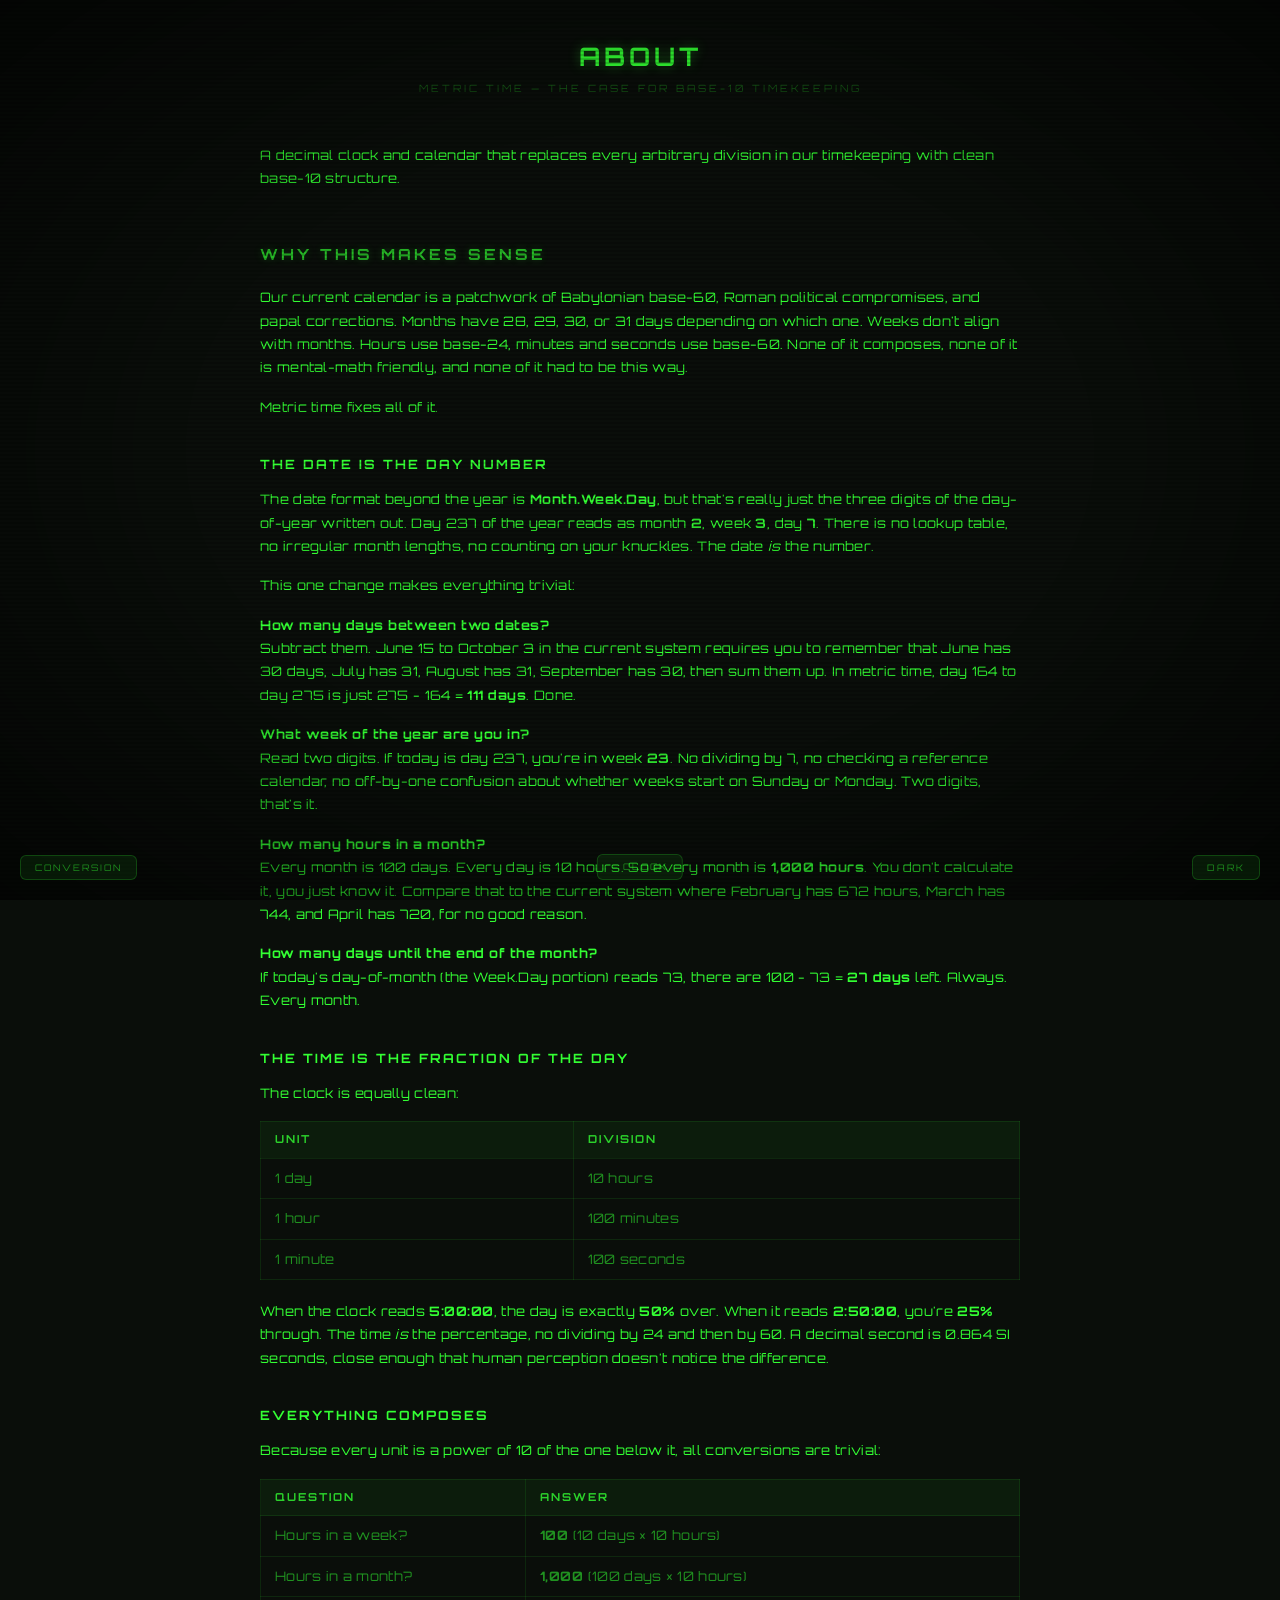
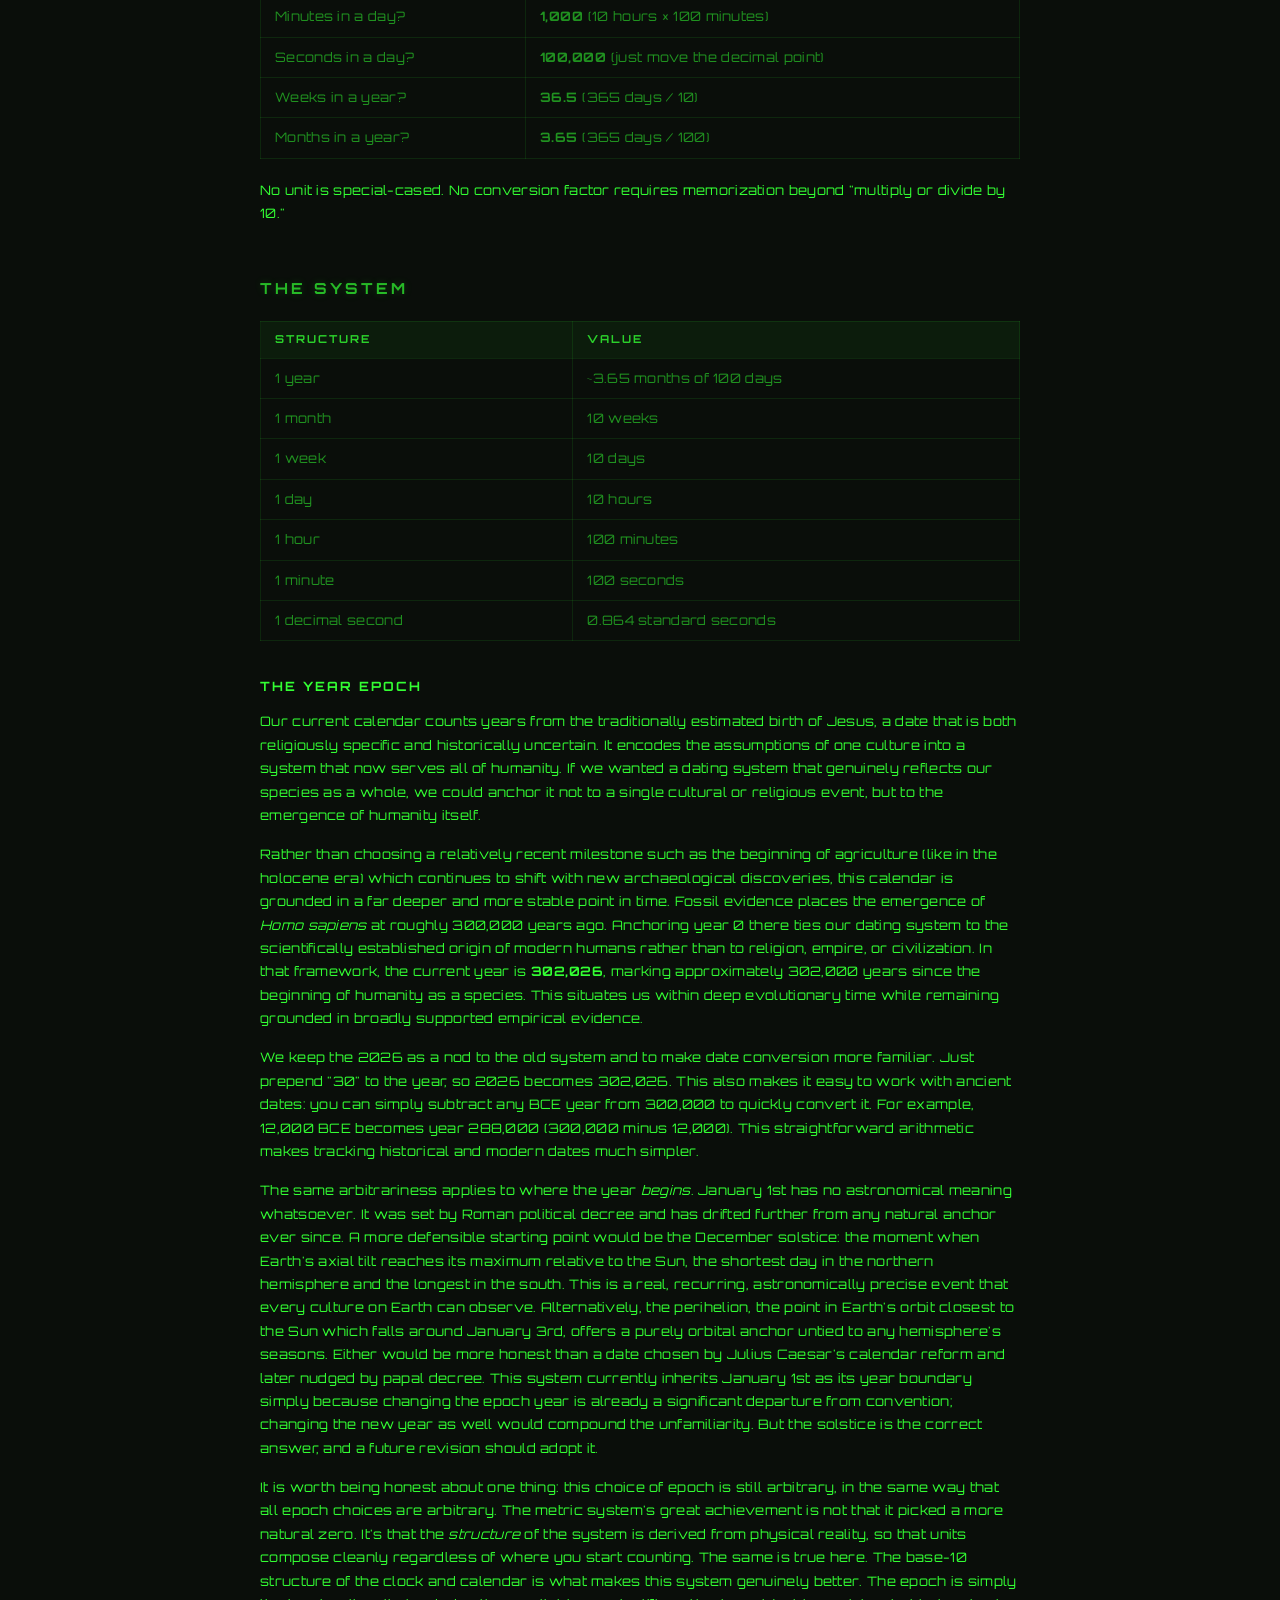
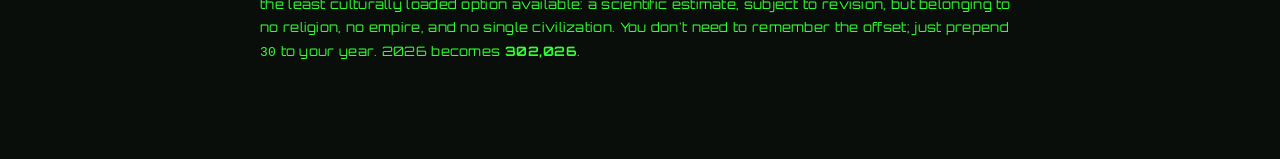
==== about.html @ dd6553c9 "Add "About" link to navigation in HTML files and style it across themes - Introduced an "About" link" ====
<!DOCTYPE html>
<html lang="en">
<head>
  <meta charset="UTF-8">
  <meta name="viewport" content="width=device-width, initial-scale=1">
  <title>Metric Time — About</title>
  <link rel="preconnect" href="https://fonts.googleapis.com">
  <link href="https://fonts.googleapis.com/css2?family=Orbitron:wght@400;700;900&display=swap" rel="stylesheet">
  <link id="theme" rel="stylesheet" href="style-crt.css">
  <script>
    (function () {
      var themes = ['style-crt.css', 'style-dark.css', 'style-minimal.css', 'style-7seg.css'];
      var saved = localStorage.getItem('mt-theme');
      if (saved && themes.indexOf(saved) !== -1) {
        document.getElementById('theme').href = saved;
      }
    })();
  </script>
  <style>
    body {
      display: block !important;
      height: auto !important;
      min-height: 100vh !important;
      overflow: auto !important;
      overflow-x: hidden;
      padding: 40px 20px 80px;
    }

    h1 {
      font-family: 'Orbitron', monospace;
      text-align: center;
      font-size: clamp(1.1rem, 3vw, 1.6rem);
      letter-spacing: 4px;
      text-transform: uppercase;
      margin-bottom: 10px;
    }

    .subtitle {
      text-align: center;
      font-size: 10px;
      letter-spacing: 3px;
      text-transform: uppercase;
      margin-bottom: 50px;
    }

    .about-content {
      max-width: 760px;
      margin: 0 auto;
      line-height: 1.8;
      font-size: clamp(11px, 1.5vw, 13px);
      letter-spacing: 0.3px;
    }

    .about-content h2 {
      font-family: 'Orbitron', monospace;
      font-size: clamp(0.7rem, 1.8vw, 0.95rem);
      letter-spacing: 3px;
      text-transform: uppercase;
      margin: 50px 0 18px;
      text-align: left;
    }

    .about-content h3 {
      font-family: 'Orbitron', monospace;
      font-size: clamp(0.6rem, 1.4vw, 0.8rem);
      letter-spacing: 2px;
      text-transform: uppercase;
      margin: 34px 0 12px;
    }

    .about-content p {
      margin: 0 0 16px;
    }

    .about-content table {
      border-collapse: collapse;
      margin: 0 0 20px;
      font-size: clamp(10px, 1.4vw, 13px);
      width: 100%;
    }

    .about-content th,
    .about-content td {
      padding: 8px 14px;
      text-align: left;
      white-space: nowrap;
    }

    .about-content thead th {
      font-size: clamp(9px, 1.2vw, 11px);
      text-transform: uppercase;
      letter-spacing: 2px;
    }

    .about-content strong {
      letter-spacing: 0.5px;
    }

    @media (max-width: 600px) {
      body { padding: 24px 10px 80px; }
    }
  </style>
</head>
<body class="conv-page">

  <h1>About</h1>
  <div class="subtitle">Metric Time — the case for base-10 timekeeping</div>

  <div class="about-content">

    <p>A decimal clock and calendar that replaces every arbitrary division in our timekeeping with clean base-10 structure.</p>

    <h2>Why This Makes Sense</h2>

    <p>Our current calendar is a patchwork of Babylonian base-60, Roman political compromises, and papal corrections. Months have 28, 29, 30, or 31 days depending on which one. Weeks don't align with months. Hours use base-24, minutes and seconds use base-60. None of it composes, none of it is mental-math friendly, and none of it had to be this way.</p>

    <p>Metric time fixes all of it.</p>

    <h3>The date is the day number</h3>

    <p>The date format beyond the year is <strong>Month.Week.Day</strong>, but that's really just the three digits of the day-of-year written out. Day 237 of the year reads as month <strong>2</strong>, week <strong>3</strong>, day <strong>7</strong>. There is no lookup table, no irregular month lengths, no counting on your knuckles. The date <em>is</em> the number.</p>

    <p>This one change makes everything trivial:</p>

    <p><strong>How many days between two dates?</strong><br>
    Subtract them. June 15 to October 3 in the current system requires you to remember that June has 30 days, July has 31, August has 31, September has 30, then sum them up. In metric time, day 164 to day 275 is just 275 − 164 = <strong>111 days</strong>. Done.</p>

    <p><strong>What week of the year are you in?</strong><br>
    Read two digits. If today is day 237, you're in week <strong>23</strong>. No dividing by 7, no checking a reference calendar, no off-by-one confusion about whether weeks start on Sunday or Monday. Two digits, that's it.</p>

    <p><strong>How many hours in a month?</strong><br>
    Every month is 100 days. Every day is 10 hours. So every month is <strong>1,000 hours</strong>. You don't calculate it, you just know it. Compare that to the current system where February has 672 hours, March has 744, and April has 720, for no good reason.</p>

    <p><strong>How many days until the end of the month?</strong><br>
    If today's day-of-month (the Week.Day portion) reads 73, there are 100 − 73 = <strong>27 days</strong> left. Always. Every month.</p>

    <h3>The time is the fraction of the day</h3>

    <p>The clock is equally clean:</p>

    <table>
      <thead><tr><th>Unit</th><th>Division</th></tr></thead>
      <tbody>
        <tr><td>1 day</td><td>10 hours</td></tr>
        <tr><td>1 hour</td><td>100 minutes</td></tr>
        <tr><td>1 minute</td><td>100 seconds</td></tr>
      </tbody>
    </table>

    <p>When the clock reads <strong>5:00:00</strong>, the day is exactly <strong>50%</strong> over. When it reads <strong>2:50:00</strong>, you're <strong>25%</strong> through. The time <em>is</em> the percentage, no dividing by 24 and then by 60. A decimal second is 0.864 SI seconds, close enough that human perception doesn't notice the difference.</p>

    <h3>Everything composes</h3>

    <p>Because every unit is a power of 10 of the one below it, all conversions are trivial:</p>

    <table>
      <thead><tr><th>Question</th><th>Answer</th></tr></thead>
      <tbody>
        <tr><td>Hours in a week?</td><td><strong>100</strong> (10 days × 10 hours)</td></tr>
        <tr><td>Hours in a month?</td><td><strong>1,000</strong> (100 days × 10 hours)</td></tr>
        <tr><td>Minutes in a day?</td><td><strong>1,000</strong> (10 hours × 100 minutes)</td></tr>
        <tr><td>Seconds in a day?</td><td><strong>100,000</strong> (just move the decimal point)</td></tr>
        <tr><td>Weeks in a year?</td><td><strong>36.5</strong> (365 days / 10)</td></tr>
        <tr><td>Months in a year?</td><td><strong>3.65</strong> (365 days / 100)</td></tr>
      </tbody>
    </table>

    <p>No unit is special-cased. No conversion factor requires memorization beyond "multiply or divide by 10."</p>

    <h2>The System</h2>

    <table>
      <thead><tr><th>Structure</th><th>Value</th></tr></thead>
      <tbody>
        <tr><td>1 year</td><td>~3.65 months of 100 days</td></tr>
        <tr><td>1 month</td><td>10 weeks</td></tr>
        <tr><td>1 week</td><td>10 days</td></tr>
        <tr><td>1 day</td><td>10 hours</td></tr>
        <tr><td>1 hour</td><td>100 minutes</td></tr>
        <tr><td>1 minute</td><td>100 seconds</td></tr>
        <tr><td>1 decimal second</td><td>0.864 standard seconds</td></tr>
      </tbody>
    </table>

    <h3>The year epoch</h3>

    <p>Our current calendar counts years from the traditionally estimated birth of Jesus, a date that is both religiously specific and historically uncertain. It encodes the assumptions of one culture into a system that now serves all of humanity. If we wanted a dating system that genuinely reflects our species as a whole, we could anchor it not to a single cultural or religious event, but to the emergence of humanity itself.</p>

    <p>Rather than choosing a relatively recent milestone such as the beginning of agriculture (like in the holocene era) which continues to shift with new archaeological discoveries, this calendar is grounded in a far deeper and more stable point in time. Fossil evidence places the emergence of <em>Homo sapiens</em> at roughly 300,000 years ago. Anchoring year 0 there ties our dating system to the scientifically established origin of modern humans rather than to religion, empire, or civilization. In that framework, the current year is <strong>302,026</strong>, marking approximately 302,000 years since the beginning of humanity as a species. This situates us within deep evolutionary time while remaining grounded in broadly supported empirical evidence.</p>

    <p>We keep the 2026 as a nod to the old system and to make date conversion more familiar. Just prepend "30" to the year, so 2026 becomes 302,026. This also makes it easy to work with ancient dates: you can simply subtract any BCE year from 300,000 to quickly convert it. For example, 12,000 BCE becomes year 288,000 (300,000 minus 12,000). This straightforward arithmetic makes tracking historical and modern dates much simpler.</p>

    <p>The same arbitrariness applies to where the year <em>begins</em>. January 1st has no astronomical meaning whatsoever. It was set by Roman political decree and has drifted further from any natural anchor ever since. A more defensible starting point would be the December solstice: the moment when Earth's axial tilt reaches its maximum relative to the Sun, the shortest day in the northern hemisphere and the longest in the south. This is a real, recurring, astronomically precise event that every culture on Earth can observe. Alternatively, the perihelion, the point in Earth's orbit closest to the Sun which falls around January 3rd, offers a purely orbital anchor untied to any hemisphere's seasons. Either would be more honest than a date chosen by Julius Caesar's calendar reform and later nudged by papal decree. This system currently inherits January 1st as its year boundary simply because changing the epoch year is already a significant departure from convention; changing the new year as well would compound the unfamiliarity. But the solstice is the correct answer, and a future revision should adopt it.</p>

    <p>It is worth being honest about one thing: this choice of epoch is still arbitrary, in the same way that all epoch choices are arbitrary. The metric system's great achievement is not that it picked a more natural zero. It's that the <em>structure</em> of the system is derived from physical reality, so that units compose cleanly regardless of where you start counting. The same is true here. The base-10 structure of the clock and calendar is what makes this system genuinely better. The epoch is simply the least culturally loaded option available: a scientific estimate, subject to revision, but belonging to no religion, no empire, and no single civilization. You don't need to remember the offset; just prepend <code>30</code> to your year. 2026 becomes <strong>302,026</strong>.</p>

  </div>

  <a id="conv-link" href="conversion.html">Conversion</a>
  <a id="about-link" href="index.html">← Clock</a>
  <button id="style-btn">Style</button>

  <script>
    const themes = ['style-crt.css', 'style-dark.css', 'style-minimal.css', 'style-7seg.css'];
    const labels = ['CRT', 'Dark', 'Minimal', '7-SEG'];
    let themeIndex = Math.max(0, themes.indexOf(document.getElementById('theme').getAttribute('href')));

    const btn = document.getElementById('style-btn');
    btn.textContent = labels[(themeIndex + 1) % themes.length];
    btn.addEventListener('click', () => {
      themeIndex = (themeIndex + 1) % themes.length;
      document.getElementById('theme').href = themes[themeIndex];
      localStorage.setItem('mt-theme', themes[themeIndex]);
      btn.textContent = labels[(themeIndex + 1) % themes.length];
    });
  </script>

</body>
</html>
---- style-crt.css ----
* { margin: 0; padding: 0; box-sizing: border-box; }

body {
  height: 100vh;
  display: flex;
  flex-direction: column;
  align-items: center;
  justify-content: center;
  background: #0a0e0a;
  font-family: 'Orbitron', monospace;
  overflow: hidden;
}

body::after, body::before {
  content: '';
  position: fixed;
  inset: 0;
  pointer-events: none;
}
body::after {
  background: repeating-linear-gradient(
    transparent 0px, transparent 2px,
    rgba(0,0,0,0.15) 2px, rgba(0,0,0,0.15) 4px
  );
  z-index: 100;
}
body::before {
  background: radial-gradient(ellipse at center, transparent 50%, rgba(0,0,0,0.6) 100%);
  z-index: 99;
}

.panel {
  background: #0d120d;
  border: 2px solid #1a2a1a;
  border-radius: 16px;
  padding: 40px 50px 30px;
  box-shadow:
    inset 0 1px 0 rgba(51,255,51,0.05),
    0 0 60px rgba(51,255,51,0.05),
    0 20px 60px rgba(0,0,0,0.5);
  position: relative;
}

.panel-label {
  position: absolute;
  top: 12px;
  left: 50%;
  transform: translateX(-50%);
  font-size: 9px;
  letter-spacing: 4px;
  text-transform: uppercase;
  color: rgba(51,255,51,0.3);
}

.date-row, .clock-row {
  display: flex;
  align-items: flex-end;
  justify-content: center;
}

.date-row {
  margin-bottom: 24px;
  padding-bottom: 20px;
  border-bottom: 1px solid rgba(51,255,51,0.1);
}

.date-row .digit-cell {
  font-size: clamp(1.2rem, 4vw, 2.2rem);
  font-weight: 700;
}

.date-row .digit-cell .val-char {
  color: rgba(51,255,51,0.7);
  text-shadow: 0 0 6px rgba(51,255,51,0.5), 0 0 15px rgba(51,255,51,0.2);
}

.date-dot {
  font-weight: 700;
  font-size: clamp(1.2rem, 4vw, 2.2rem);
  color: rgba(51,255,51,0.7);
  text-shadow: 0 0 6px rgba(51,255,51,0.5);
  margin: 0 clamp(6px, 1.5vw, 12px) 28px;
}

.date-row .segment-group + .segment-group {
  margin-left: clamp(16px, 4vw, 36px);
}

.date-row .seg-label {
  color: rgba(51,255,51,0.25);
}

.segment-group {
  display: flex;
  flex-direction: column;
  align-items: center;
}

.digit-wrap {
  display: flex;
  align-items: center;
}

.digit-cell {
  position: relative;
  display: inline-flex;
  align-items: center;
  justify-content: center;
  font-weight: 900;
  font-size: clamp(2.5rem, 10vw, 6.5rem);
  font-variant-numeric: tabular-nums;
}

.digit-cell .ghost-char {
  color: rgba(51,255,51,0.06);
  user-select: none;
  visibility: visible;
}

.digit-cell .val-char {
  position: absolute;
  inset: 0;
  display: flex;
  align-items: center;
  justify-content: center;
  color: #33ff33;
  text-shadow:
    0 0 8px #33ff33,
    0 0 20px rgba(51,255,51,0.4),
    0 0 40px rgba(51,255,51,0.15);
}

.colon {
  font-weight: 900;
  font-size: clamp(2rem, 8vw, 5rem);
  color: #33ff33;
  text-shadow: 0 0 8px #33ff33, 0 0 20px rgba(51,255,51,0.4);
  padding: 0 4px;
  margin-bottom: 28px;
  opacity: 0.9;
}

.seg-label {
  margin-top: 8px;
  font-size: clamp(7px, 1.2vw, 10px);
  letter-spacing: 3px;
  text-transform: uppercase;
  color: rgba(51,255,51,0.35);
  text-align: center;
}

.explain {
  margin-top: 30px;
  padding-top: 20px;
  border-top: 1px solid rgba(51,255,51,0.1);
  text-align: center;
}

.explain .desc {
  font-size: clamp(7px, 1.1vw, 9px);
  color: rgba(51,255,51,0.2);
  letter-spacing: 2px;
  line-height: 1.8;
}

#style-btn {
  position: fixed;
  bottom: 20px;
  right: 20px;
  z-index: 200;
  background: rgba(51,255,51,0.08);
  color: rgba(51,255,51,0.5);
  border: 1px solid rgba(51,255,51,0.2);
  border-radius: 6px;
  padding: 6px 14px;
  font-family: 'Orbitron', monospace;
  font-size: 9px;
  letter-spacing: 2px;
  text-transform: uppercase;
  cursor: pointer;
  transition: background 0.2s, color 0.2s;
}
#style-btn:hover {
  background: rgba(51,255,51,0.15);
  color: rgba(51,255,51,0.9);
}

#conv-link {
  position: fixed;
  bottom: 20px;
  left: 20px;
  z-index: 200;
  background: rgba(51,255,51,0.08);
  color: rgba(51,255,51,0.5);
  border: 1px solid rgba(51,255,51,0.2);
  border-radius: 6px;
  padding: 6px 14px;
  font-family: 'Orbitron', monospace;
  font-size: 9px;
  letter-spacing: 2px;
  text-transform: uppercase;
  text-decoration: none;
  cursor: pointer;
  transition: background 0.2s, color 0.2s;
}
#conv-link:hover {
  background: rgba(51,255,51,0.15);
  color: rgba(51,255,51,0.9);
}

#about-link {
  position: fixed;
  bottom: 20px;
  left: 50%;
  transform: translateX(-50%);
  z-index: 200;
  background: rgba(51,255,51,0.08);
  color: rgba(51,255,51,0.5);
  border: 1px solid rgba(51,255,51,0.2);
  border-radius: 6px;
  padding: 6px 14px;
  font-family: 'Orbitron', monospace;
  font-size: 9px;
  letter-spacing: 2px;
  text-transform: uppercase;
  text-decoration: none;
  cursor: pointer;
  transition: background 0.2s, color 0.2s;
}
#about-link:hover {
  background: rgba(51,255,51,0.15);
  color: rgba(51,255,51,0.9);
}

@media (max-width: 500px) {
  .panel { padding: 30px 20px 20px; }
  .colon { padding: 0 2px; }
}

/* ── Conversion page overrides ── */
body.conv-page {
  display: block;
  height: auto;
  min-height: 100vh;
  overflow: auto;
  color: #33ff33;
}

body.conv-page h1 {
  color: #33ff33;
  text-shadow: 0 0 12px rgba(51,255,51,0.4);
}

body.conv-page h2 {
  color: rgba(51,255,51,0.7);
  text-shadow: 0 0 8px rgba(51,255,51,0.2);
}

body.conv-page .subtitle,
body.conv-page .section-desc {
  color: rgba(51,255,51,0.3);
}

body.conv-page th, body.conv-page td {
  border: 1px solid rgba(51,255,51,0.1);
}

body.conv-page th {
  background: rgba(51,255,51,0.06);
  color: rgba(51,255,51,0.8);
  font-weight: 700;
  letter-spacing: 1px;
}

body.conv-page .corner {
  background: transparent;
  border-color: rgba(51,255,51,0.05);
}

body.conv-page .row-header {
  color: rgba(51,255,51,0.8);
  background: rgba(51,255,51,0.04);
}

body.conv-page td {
  color: rgba(51,255,51,0.55);
}

body.conv-page td.highlight {
  color: #33ff33;
  text-shadow: 0 0 6px rgba(51,255,51,0.4);
  font-weight: 700;
}

body.conv-page tbody tr:hover td {
  background: rgba(51,255,51,0.03);
}

body.conv-page .time-table td:nth-child(2),
body.conv-page .time-table th:nth-child(2) {
  border-left-color: rgba(51,255,51,0.2);
}

body.conv-page .fact-card {
  border: 1px solid rgba(51,255,51,0.12);
  background: rgba(51,255,51,0.02);
}

body.conv-page .fact-q {
  color: rgba(51,255,51,0.35);
}

body.conv-page .fact-a {
  color: #33ff33;
  text-shadow: 0 0 8px rgba(51,255,51,0.3);
}

body.conv-page .fact-a .old {
  color: rgba(51,255,51,0.25);
  font-size: 0.7em;
}

body.conv-page .round-table td.feels {
  text-align: left;
  color: rgba(51,255,51,0.45);
  font-style: italic;
  letter-spacing: 0.5px;
}

body.conv-page .round-table .accent-row td {
  background: rgba(51,255,51,0.04);
}

body.conv-page .round-table .accent-row td.highlight {
  color: #88ff88;
  text-shadow: 0 0 10px rgba(51,255,51,0.4);
}

body.conv-page .persuasion-note {
  color: rgba(51,255,51,0.35);
}

body.conv-page .persuasion-note strong {
  color: rgba(51,255,51,0.7);
  letter-spacing: 1px;
}
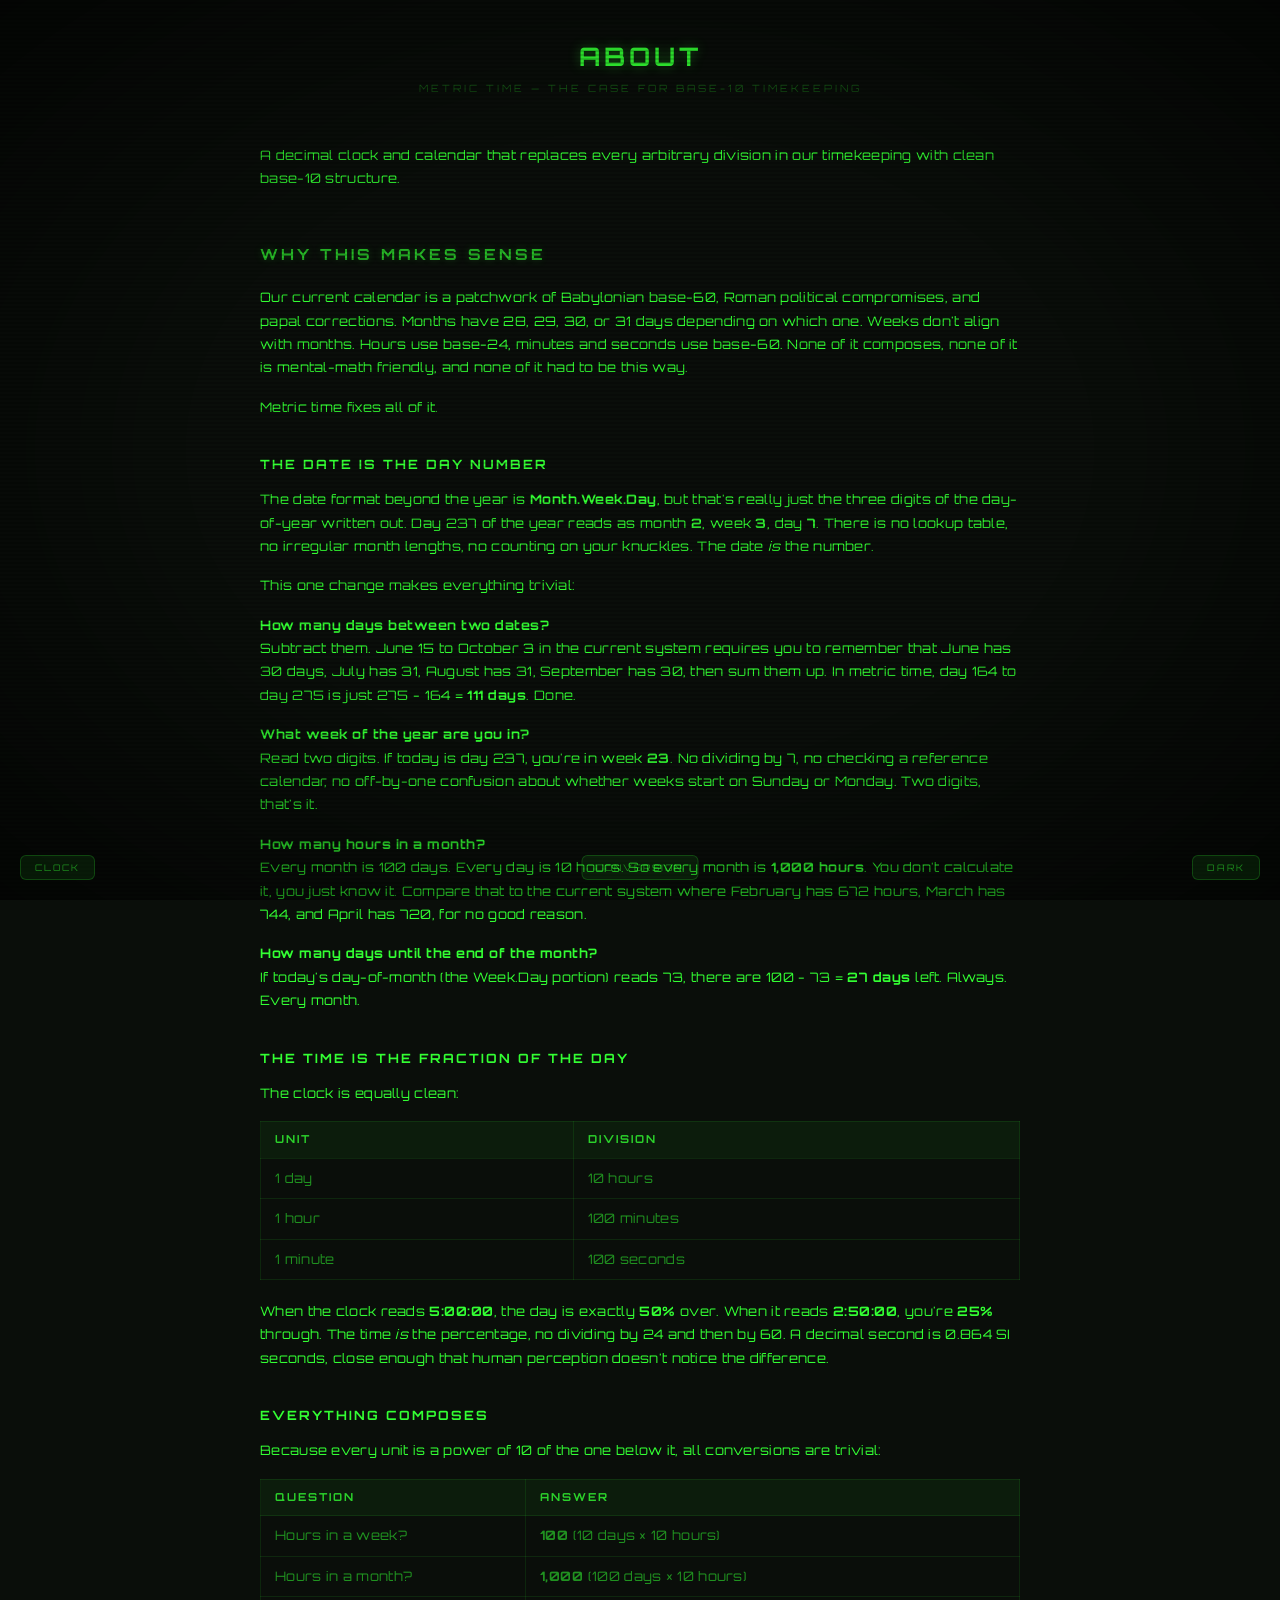
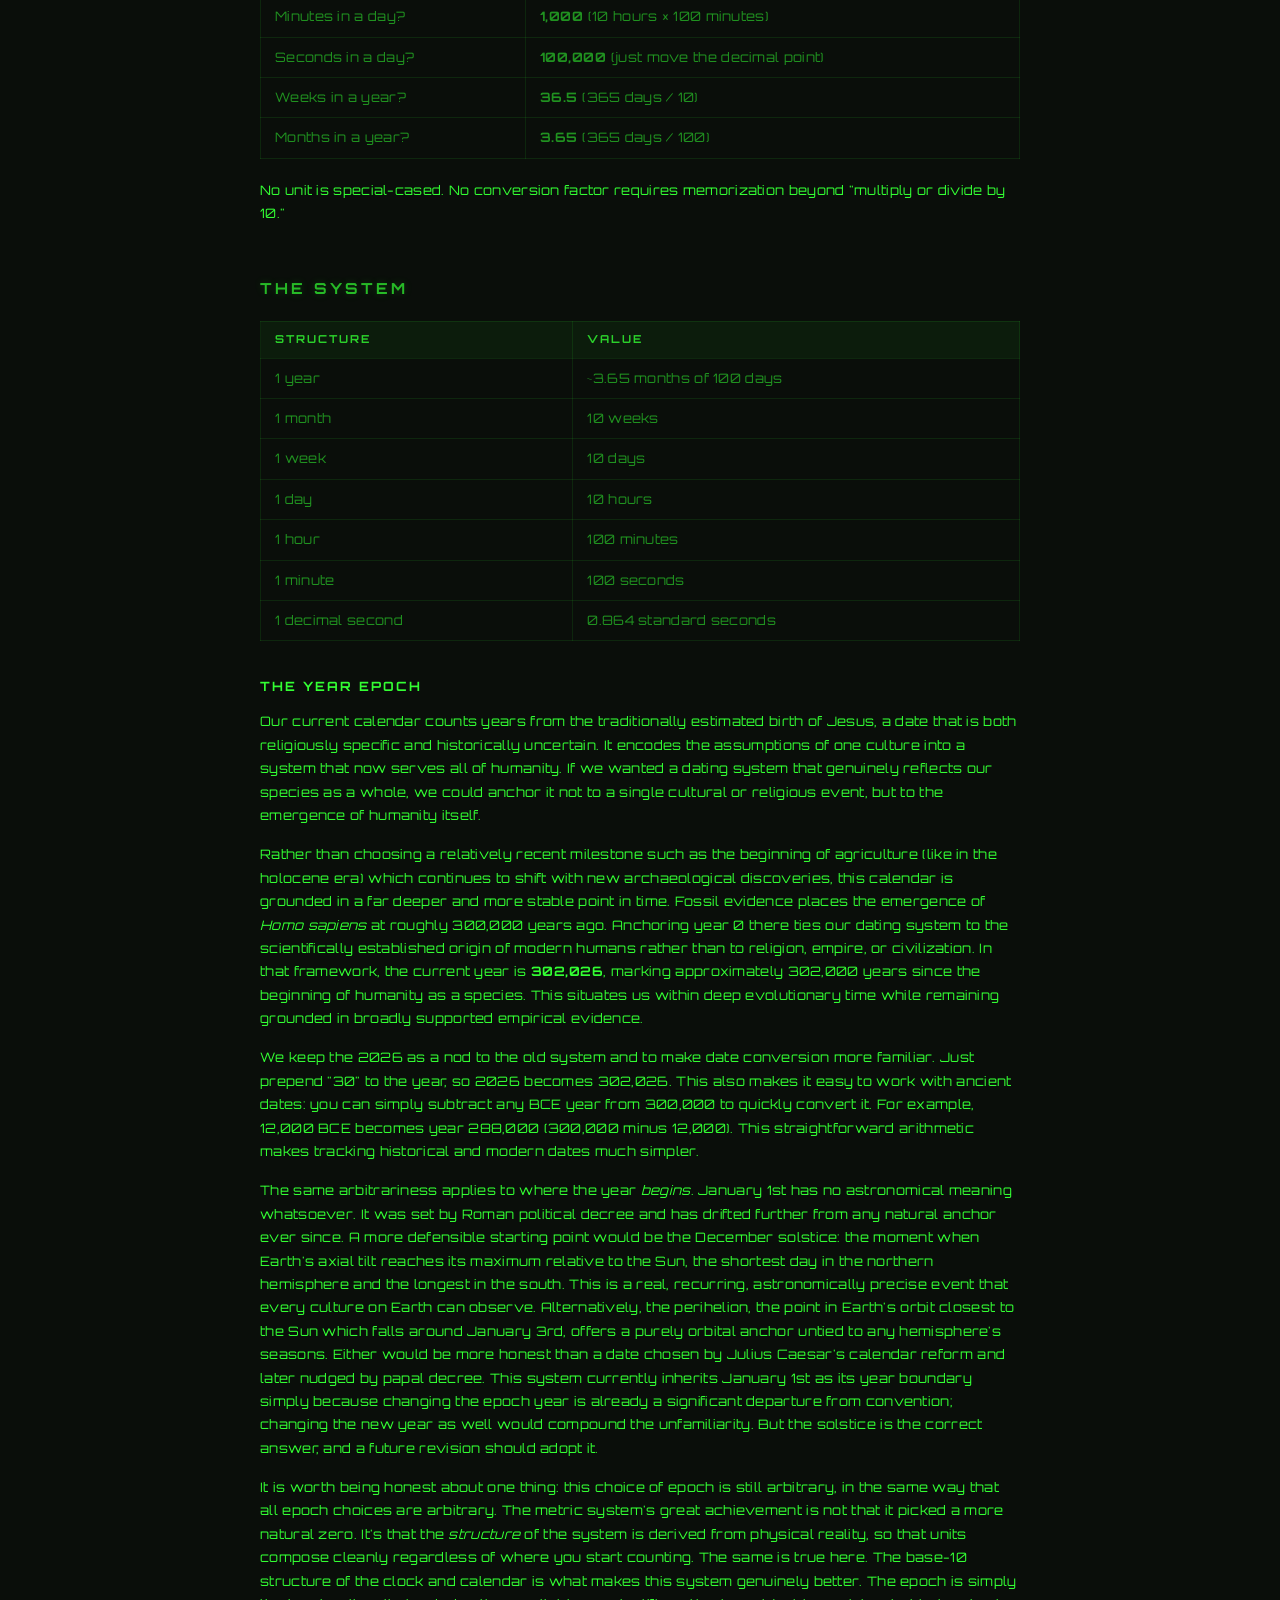
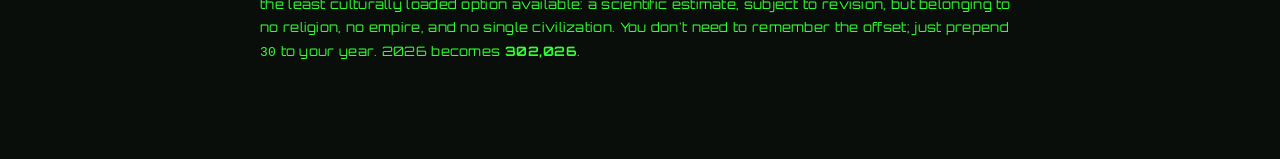
==== commit 18626f98: "Update navigation links in HTML files for consistency - Swapped the positions of the "About" and "Co" ====
--- a/about.html
+++ b/about.html
@@ -196,8 +196,8 @@
 
   </div>
 
-  <a id="conv-link" href="conversion.html">Conversion</a>
-  <a id="about-link" href="index.html">← Clock</a>
+  <a id="conv-link" href="index.html">Clock</a>
+  <a id="about-link" href="conversion.html">Conversion</a>
   <button id="style-btn">Style</button>
 
   <script>
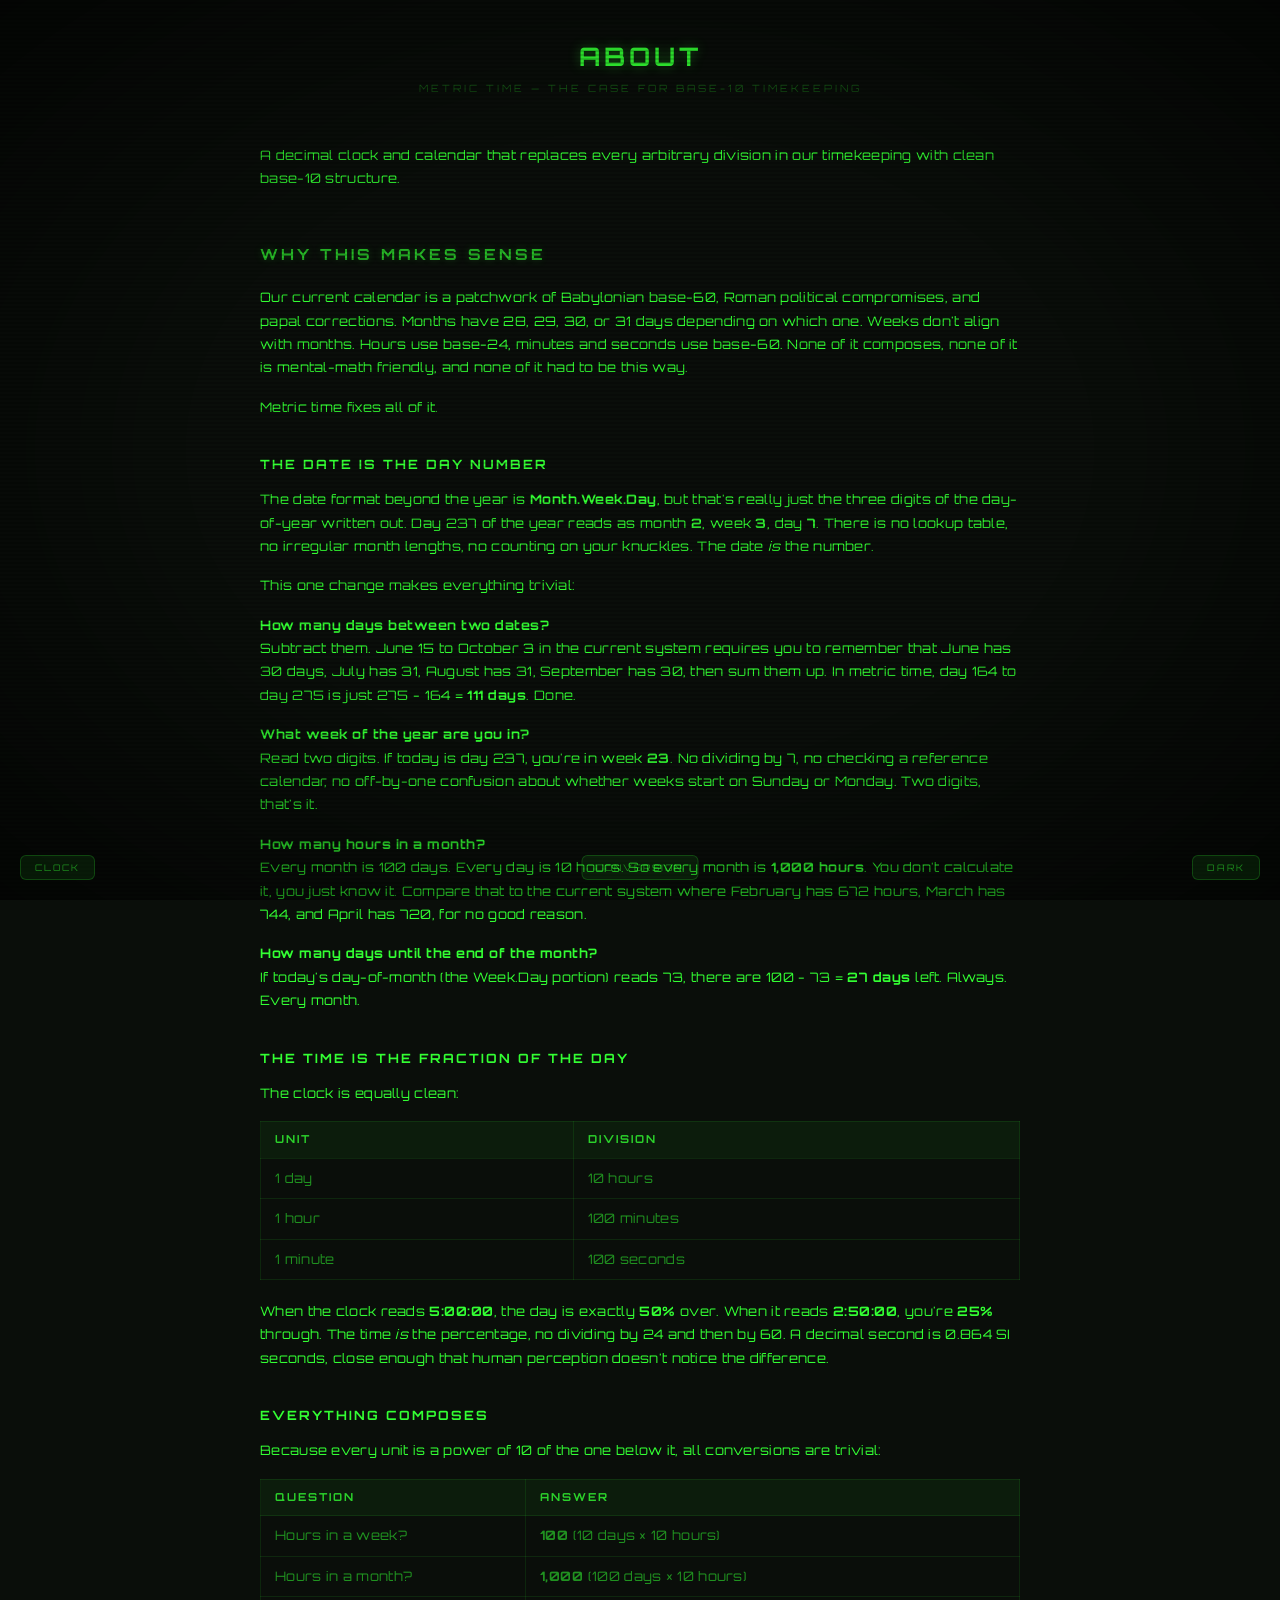
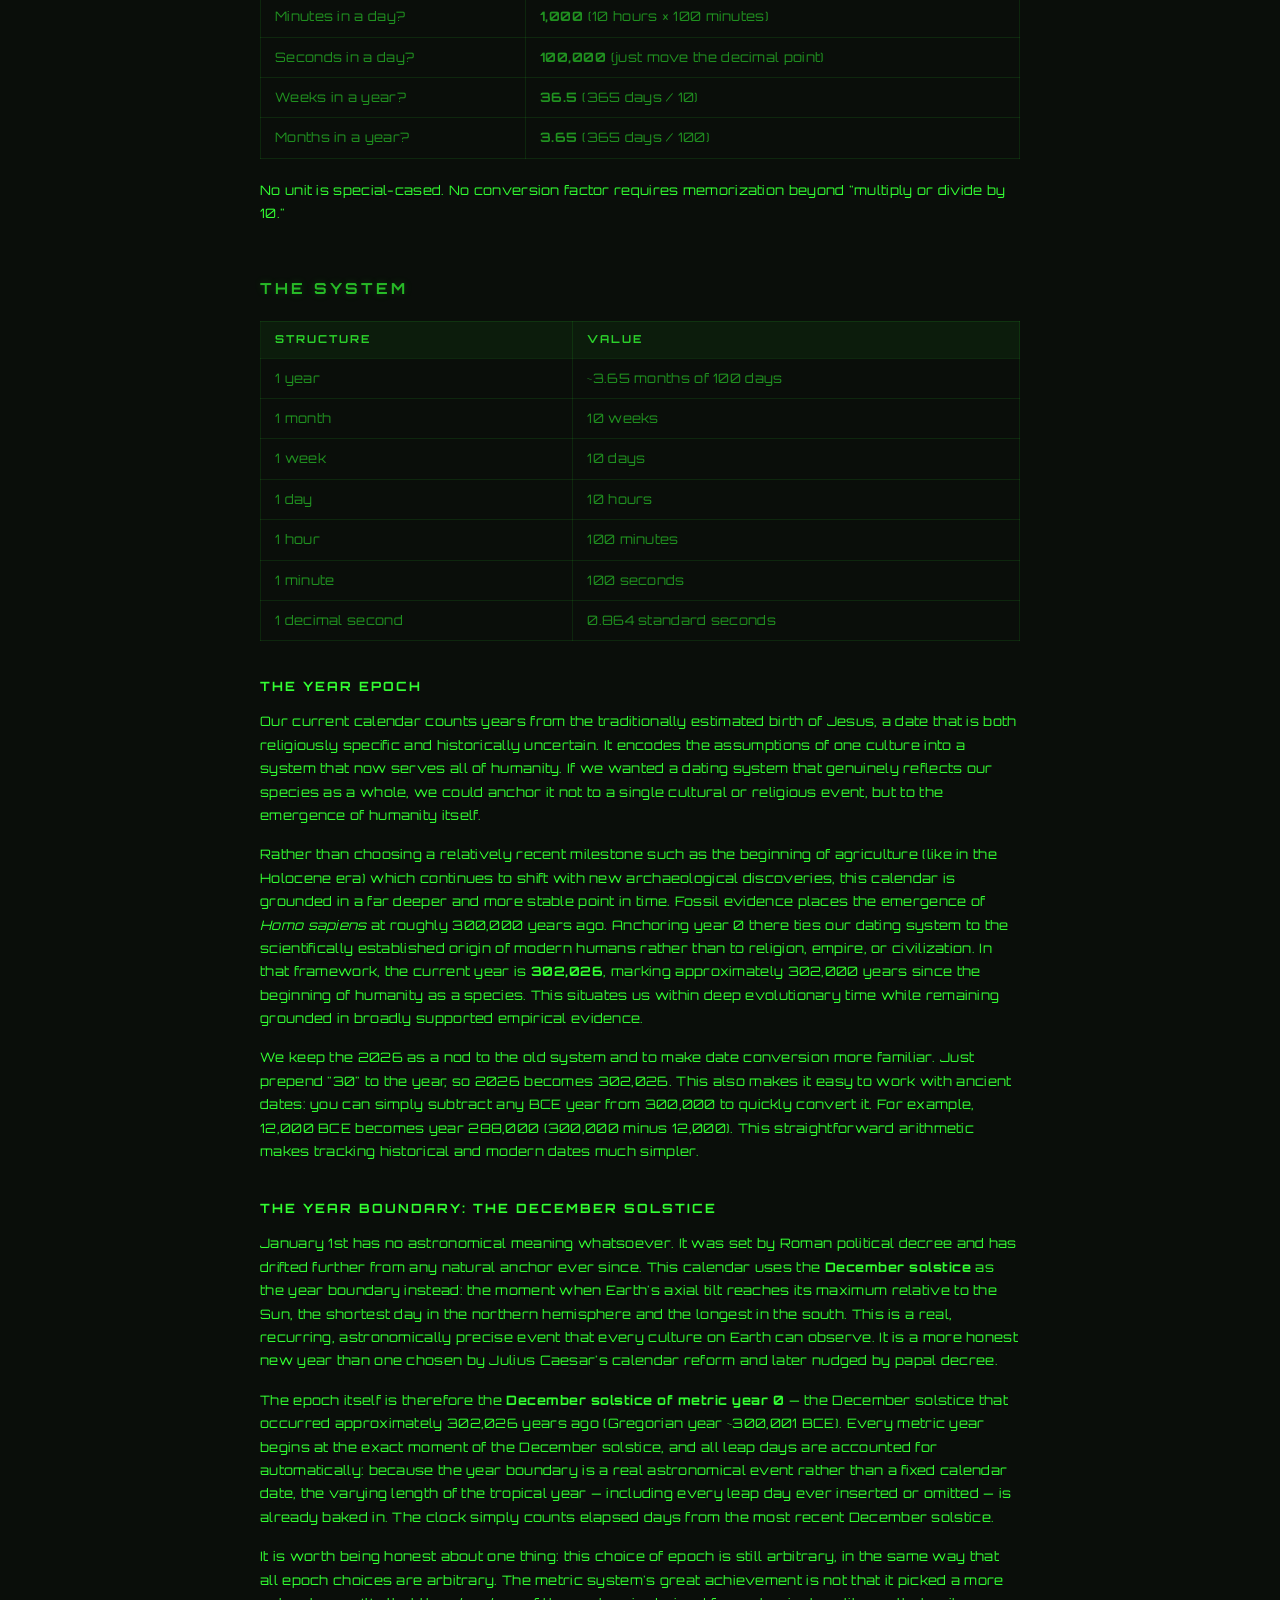
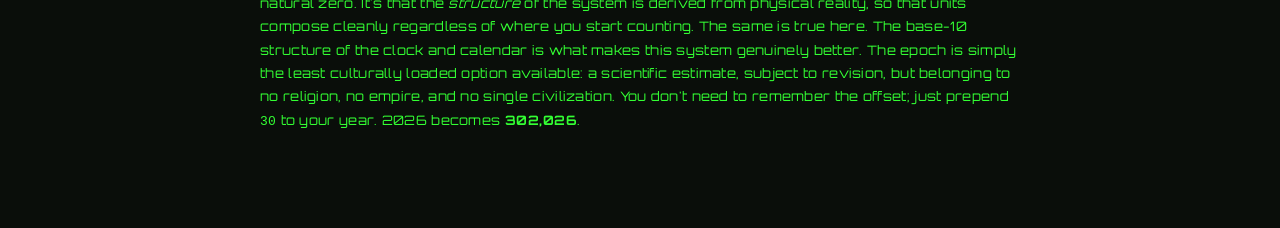
==== commit 9deea821: "Enhance calendar explanation and implement December solstice as year boundary - Updated the "About" " ====
--- a/about.html
+++ b/about.html
@@ -186,11 +186,15 @@
 
     <p>Our current calendar counts years from the traditionally estimated birth of Jesus, a date that is both religiously specific and historically uncertain. It encodes the assumptions of one culture into a system that now serves all of humanity. If we wanted a dating system that genuinely reflects our species as a whole, we could anchor it not to a single cultural or religious event, but to the emergence of humanity itself.</p>
 
-    <p>Rather than choosing a relatively recent milestone such as the beginning of agriculture (like in the holocene era) which continues to shift with new archaeological discoveries, this calendar is grounded in a far deeper and more stable point in time. Fossil evidence places the emergence of <em>Homo sapiens</em> at roughly 300,000 years ago. Anchoring year 0 there ties our dating system to the scientifically established origin of modern humans rather than to religion, empire, or civilization. In that framework, the current year is <strong>302,026</strong>, marking approximately 302,000 years since the beginning of humanity as a species. This situates us within deep evolutionary time while remaining grounded in broadly supported empirical evidence.</p>
+    <p>Rather than choosing a relatively recent milestone such as the beginning of agriculture (like in the Holocene era) which continues to shift with new archaeological discoveries, this calendar is grounded in a far deeper and more stable point in time. Fossil evidence places the emergence of <em>Homo sapiens</em> at roughly 300,000 years ago. Anchoring year 0 there ties our dating system to the scientifically established origin of modern humans rather than to religion, empire, or civilization. In that framework, the current year is <strong>302,026</strong>, marking approximately 302,000 years since the beginning of humanity as a species. This situates us within deep evolutionary time while remaining grounded in broadly supported empirical evidence.</p>
 
     <p>We keep the 2026 as a nod to the old system and to make date conversion more familiar. Just prepend "30" to the year, so 2026 becomes 302,026. This also makes it easy to work with ancient dates: you can simply subtract any BCE year from 300,000 to quickly convert it. For example, 12,000 BCE becomes year 288,000 (300,000 minus 12,000). This straightforward arithmetic makes tracking historical and modern dates much simpler.</p>
 
-    <p>The same arbitrariness applies to where the year <em>begins</em>. January 1st has no astronomical meaning whatsoever. It was set by Roman political decree and has drifted further from any natural anchor ever since. A more defensible starting point would be the December solstice: the moment when Earth's axial tilt reaches its maximum relative to the Sun, the shortest day in the northern hemisphere and the longest in the south. This is a real, recurring, astronomically precise event that every culture on Earth can observe. Alternatively, the perihelion, the point in Earth's orbit closest to the Sun which falls around January 3rd, offers a purely orbital anchor untied to any hemisphere's seasons. Either would be more honest than a date chosen by Julius Caesar's calendar reform and later nudged by papal decree. This system currently inherits January 1st as its year boundary simply because changing the epoch year is already a significant departure from convention; changing the new year as well would compound the unfamiliarity. But the solstice is the correct answer, and a future revision should adopt it.</p>
+    <h3>The year boundary: the December solstice</h3>
+
+    <p>January 1st has no astronomical meaning whatsoever. It was set by Roman political decree and has drifted further from any natural anchor ever since. This calendar uses the <strong>December solstice</strong> as the year boundary instead: the moment when Earth's axial tilt reaches its maximum relative to the Sun, the shortest day in the northern hemisphere and the longest in the south. This is a real, recurring, astronomically precise event that every culture on Earth can observe. It is a more honest new year than one chosen by Julius Caesar's calendar reform and later nudged by papal decree.</p>
+
+    <p>The epoch itself is therefore the <strong>December solstice of metric year 0</strong> — the December solstice that occurred approximately 302,026 years ago (Gregorian year ~300,001 BCE). Every metric year begins at the exact moment of the December solstice, and all leap days are accounted for automatically: because the year boundary is a real astronomical event rather than a fixed calendar date, the varying length of the tropical year — including every leap day ever inserted or omitted — is already baked in. The clock simply counts elapsed days from the most recent December solstice.</p>
 
     <p>It is worth being honest about one thing: this choice of epoch is still arbitrary, in the same way that all epoch choices are arbitrary. The metric system's great achievement is not that it picked a more natural zero. It's that the <em>structure</em> of the system is derived from physical reality, so that units compose cleanly regardless of where you start counting. The same is true here. The base-10 structure of the clock and calendar is what makes this system genuinely better. The epoch is simply the least culturally loaded option available: a scientific estimate, subject to revision, but belonging to no religion, no empire, and no single civilization. You don't need to remember the offset; just prepend <code>30</code> to your year. 2026 becomes <strong>302,026</strong>.</p>
 
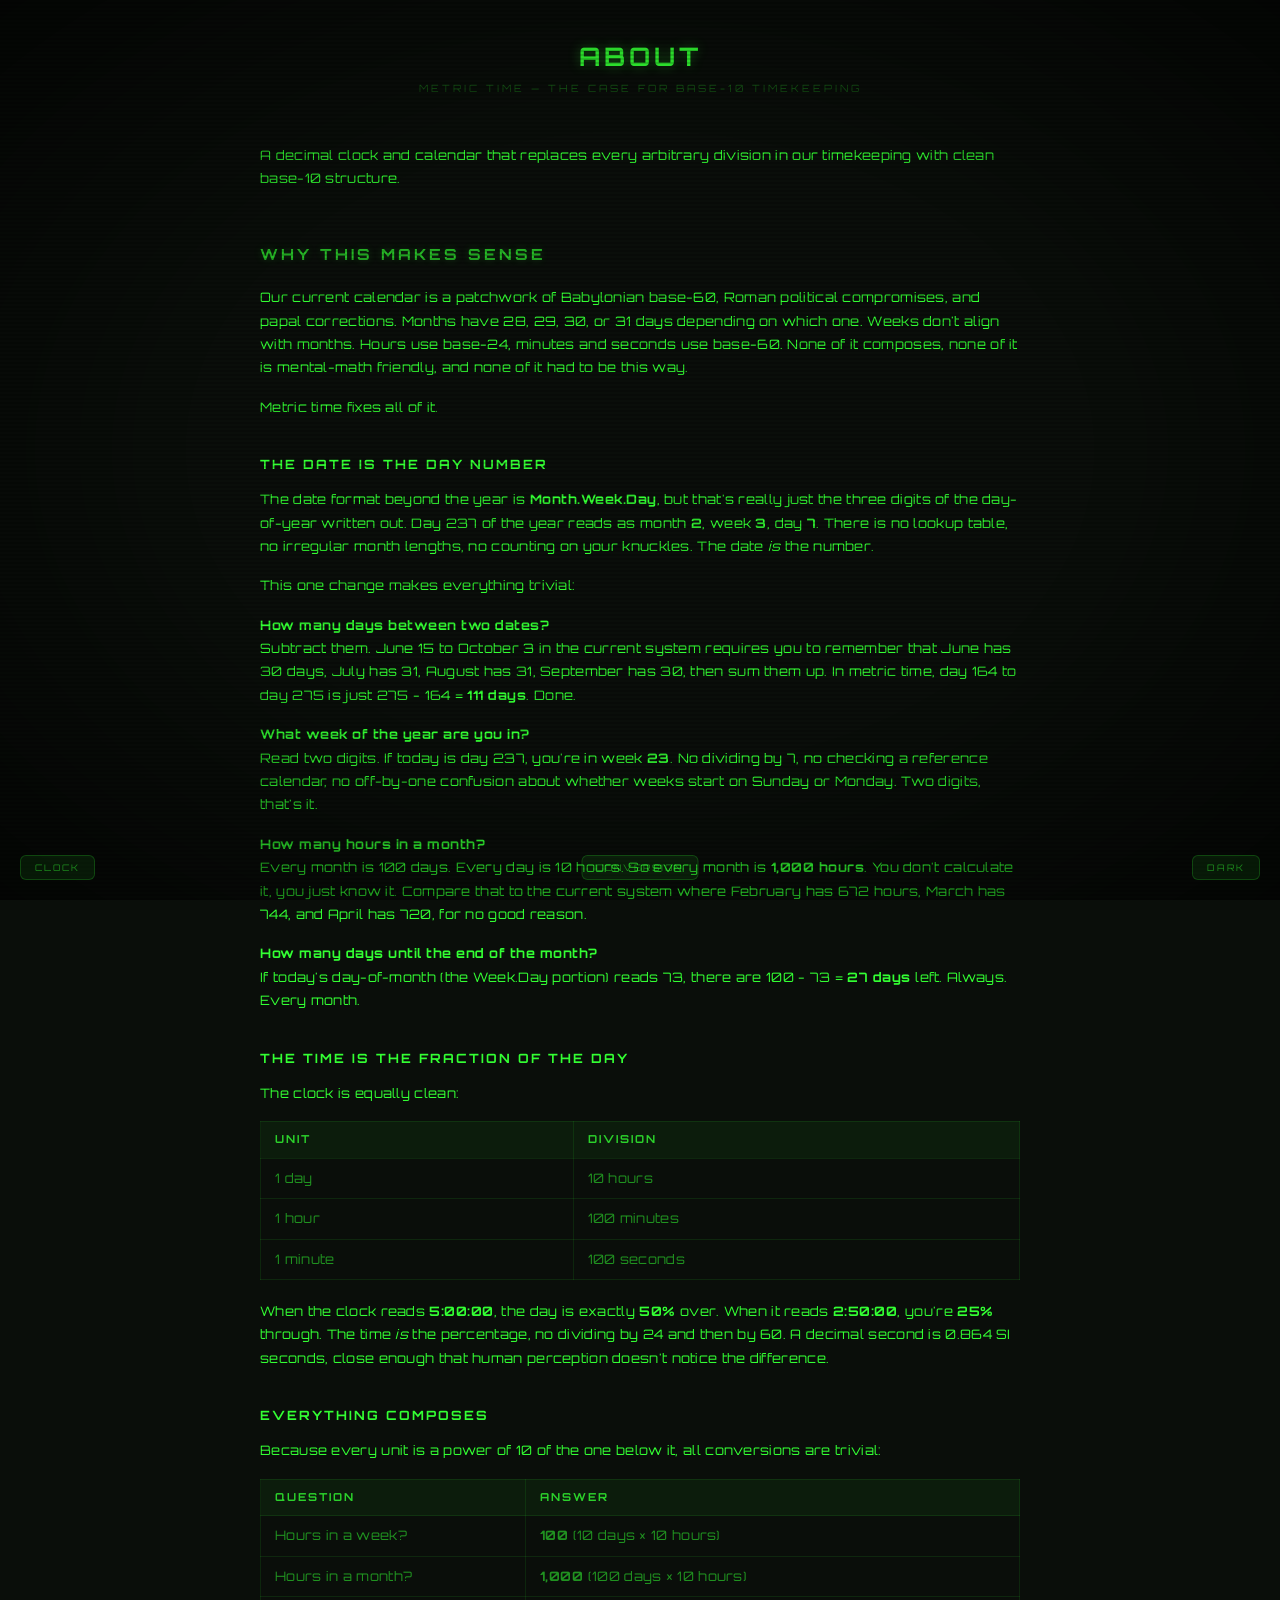
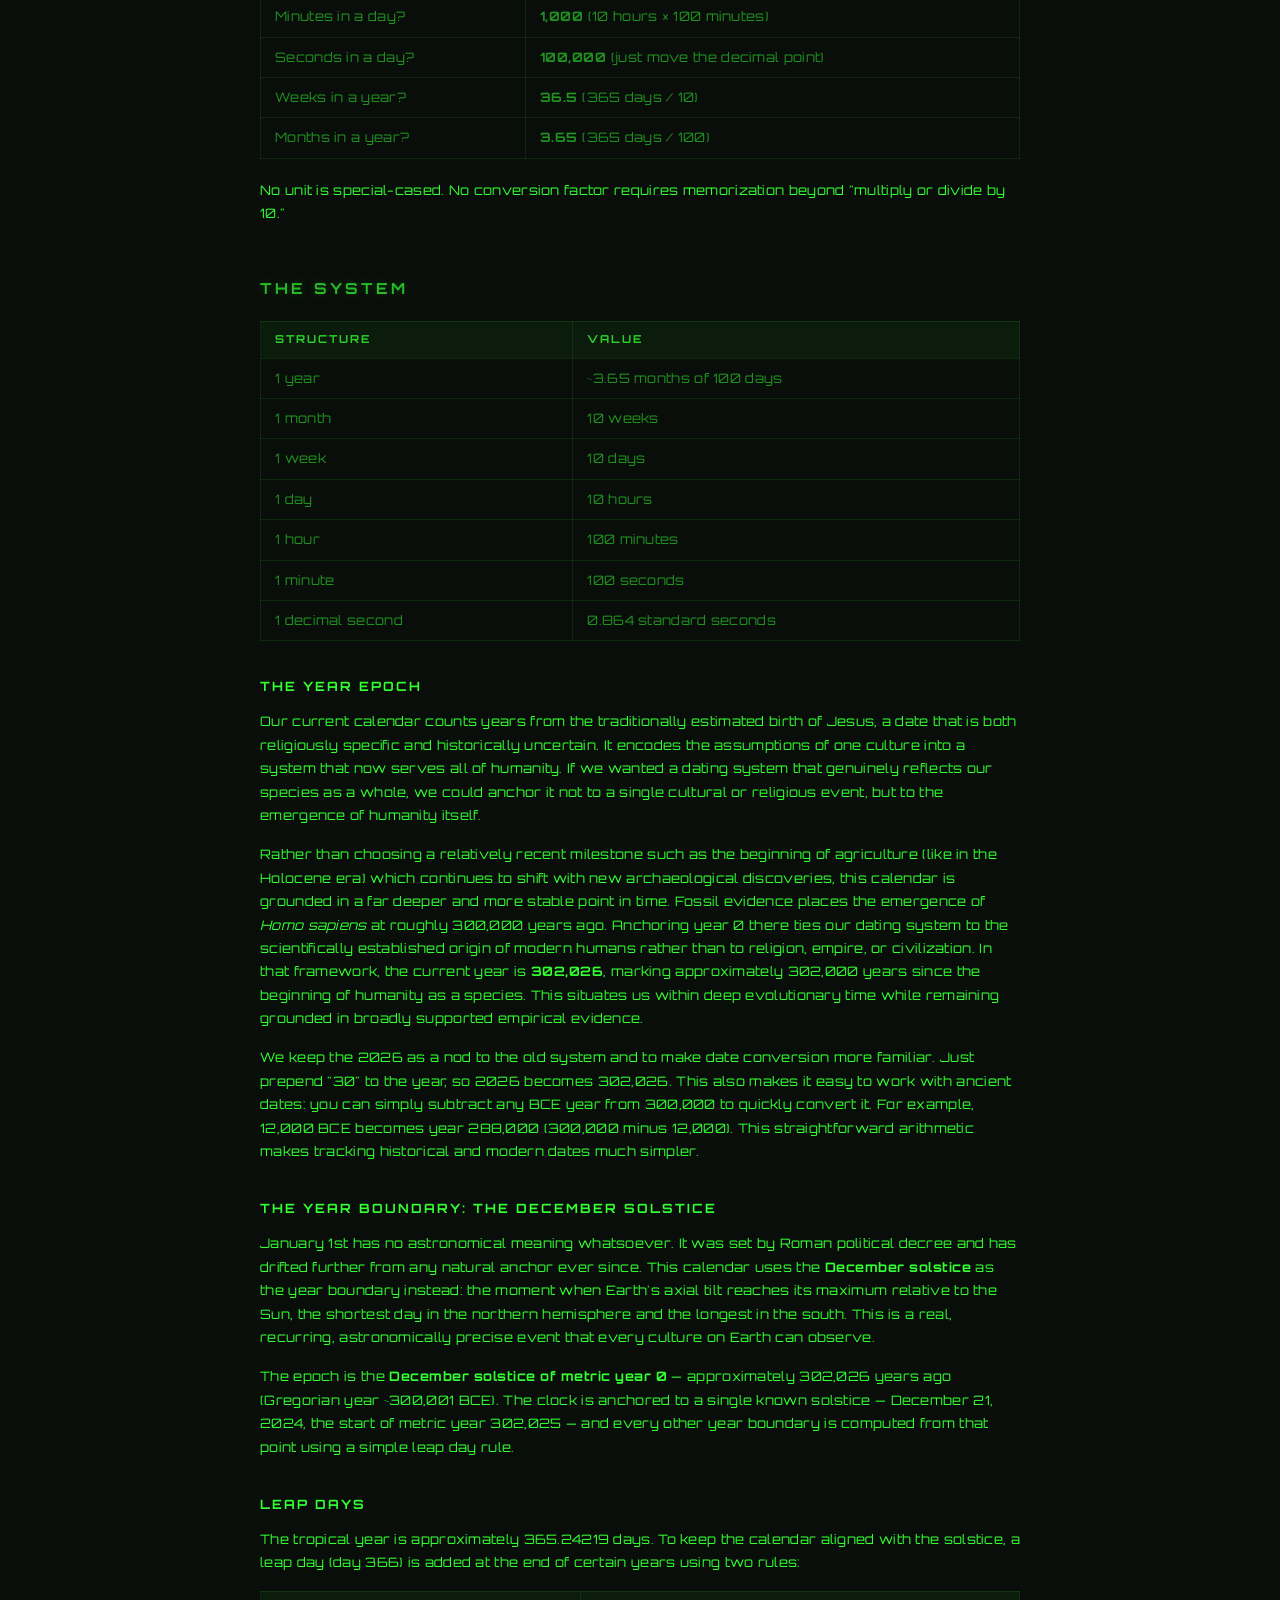
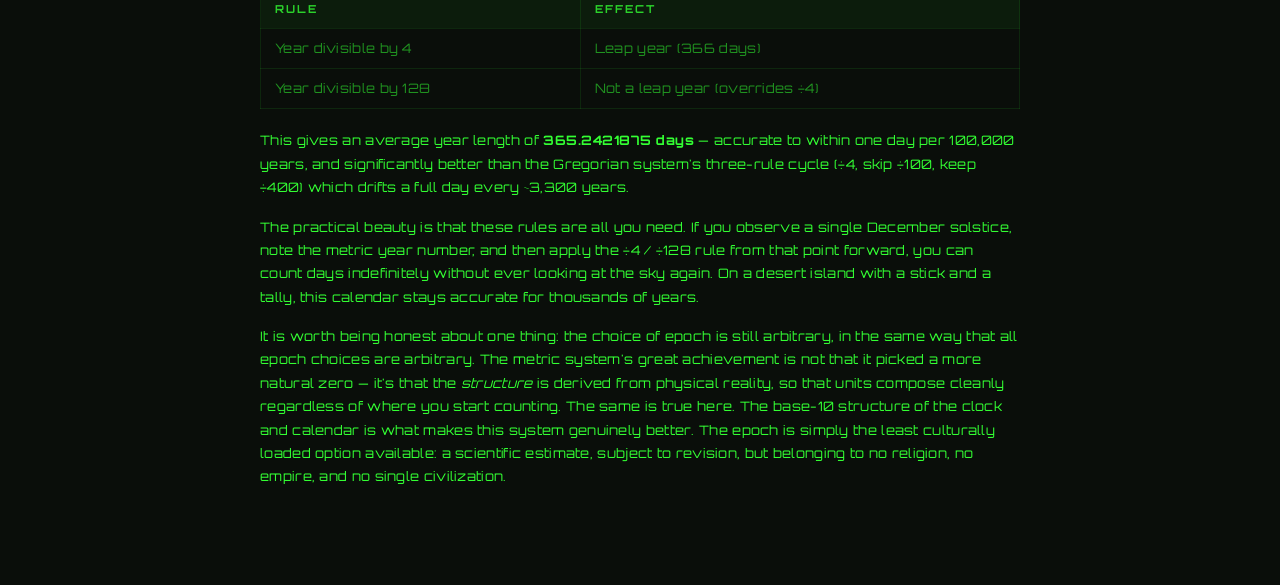
==== commit 20d4f124: "Refine calendar documentation and implement leap day rules - Enhanced the "About" section in about.h" ====
--- a/about.html
+++ b/about.html
@@ -192,11 +192,27 @@
 
     <h3>The year boundary: the December solstice</h3>
 
-    <p>January 1st has no astronomical meaning whatsoever. It was set by Roman political decree and has drifted further from any natural anchor ever since. This calendar uses the <strong>December solstice</strong> as the year boundary instead: the moment when Earth's axial tilt reaches its maximum relative to the Sun, the shortest day in the northern hemisphere and the longest in the south. This is a real, recurring, astronomically precise event that every culture on Earth can observe. It is a more honest new year than one chosen by Julius Caesar's calendar reform and later nudged by papal decree.</p>
-
-    <p>The epoch itself is therefore the <strong>December solstice of metric year 0</strong> — the December solstice that occurred approximately 302,026 years ago (Gregorian year ~300,001 BCE). Every metric year begins at the exact moment of the December solstice, and all leap days are accounted for automatically: because the year boundary is a real astronomical event rather than a fixed calendar date, the varying length of the tropical year — including every leap day ever inserted or omitted — is already baked in. The clock simply counts elapsed days from the most recent December solstice.</p>
-
-    <p>It is worth being honest about one thing: this choice of epoch is still arbitrary, in the same way that all epoch choices are arbitrary. The metric system's great achievement is not that it picked a more natural zero. It's that the <em>structure</em> of the system is derived from physical reality, so that units compose cleanly regardless of where you start counting. The same is true here. The base-10 structure of the clock and calendar is what makes this system genuinely better. The epoch is simply the least culturally loaded option available: a scientific estimate, subject to revision, but belonging to no religion, no empire, and no single civilization. You don't need to remember the offset; just prepend <code>30</code> to your year. 2026 becomes <strong>302,026</strong>.</p>
+    <p>January 1st has no astronomical meaning whatsoever. It was set by Roman political decree and has drifted further from any natural anchor ever since. This calendar uses the <strong>December solstice</strong> as the year boundary instead: the moment when Earth's axial tilt reaches its maximum relative to the Sun, the shortest day in the northern hemisphere and the longest in the south. This is a real, recurring, astronomically precise event that every culture on Earth can observe.</p>
+
+    <p>The epoch is the <strong>December solstice of metric year 0</strong> — approximately 302,026 years ago (Gregorian year ~300,001 BCE). The clock is anchored to a single known solstice — December 21, 2024, the start of metric year 302,025 — and every other year boundary is computed from that point using a simple leap day rule.</p>
+
+    <h3>Leap days</h3>
+
+    <p>The tropical year is approximately 365.24219 days. To keep the calendar aligned with the solstice, a leap day (day 366) is added at the end of certain years using two rules:</p>
+
+    <table>
+      <thead><tr><th>Rule</th><th>Effect</th></tr></thead>
+      <tbody>
+        <tr><td>Year divisible by 4</td><td>Leap year (366 days)</td></tr>
+        <tr><td>Year divisible by 128</td><td>Not a leap year (overrides ÷4)</td></tr>
+      </tbody>
+    </table>
+
+    <p>This gives an average year length of <strong>365.2421875 days</strong> — accurate to within one day per 100,000 years, and significantly better than the Gregorian system's three-rule cycle (÷4, skip ÷100, keep ÷400) which drifts a full day every ~3,300 years.</p>
+
+    <p>The practical beauty is that these rules are all you need. If you observe a single December solstice, note the metric year number, and then apply the ÷4 / ÷128 rule from that point forward, you can count days indefinitely without ever looking at the sky again. On a desert island with a stick and a tally, this calendar stays accurate for thousands of years.</p>
+
+    <p>It is worth being honest about one thing: the choice of epoch is still arbitrary, in the same way that all epoch choices are arbitrary. The metric system's great achievement is not that it picked a more natural zero — it's that the <em>structure</em> is derived from physical reality, so that units compose cleanly regardless of where you start counting. The same is true here. The base-10 structure of the clock and calendar is what makes this system genuinely better. The epoch is simply the least culturally loaded option available: a scientific estimate, subject to revision, but belonging to no religion, no empire, and no single civilization.</p>
 
   </div>
 
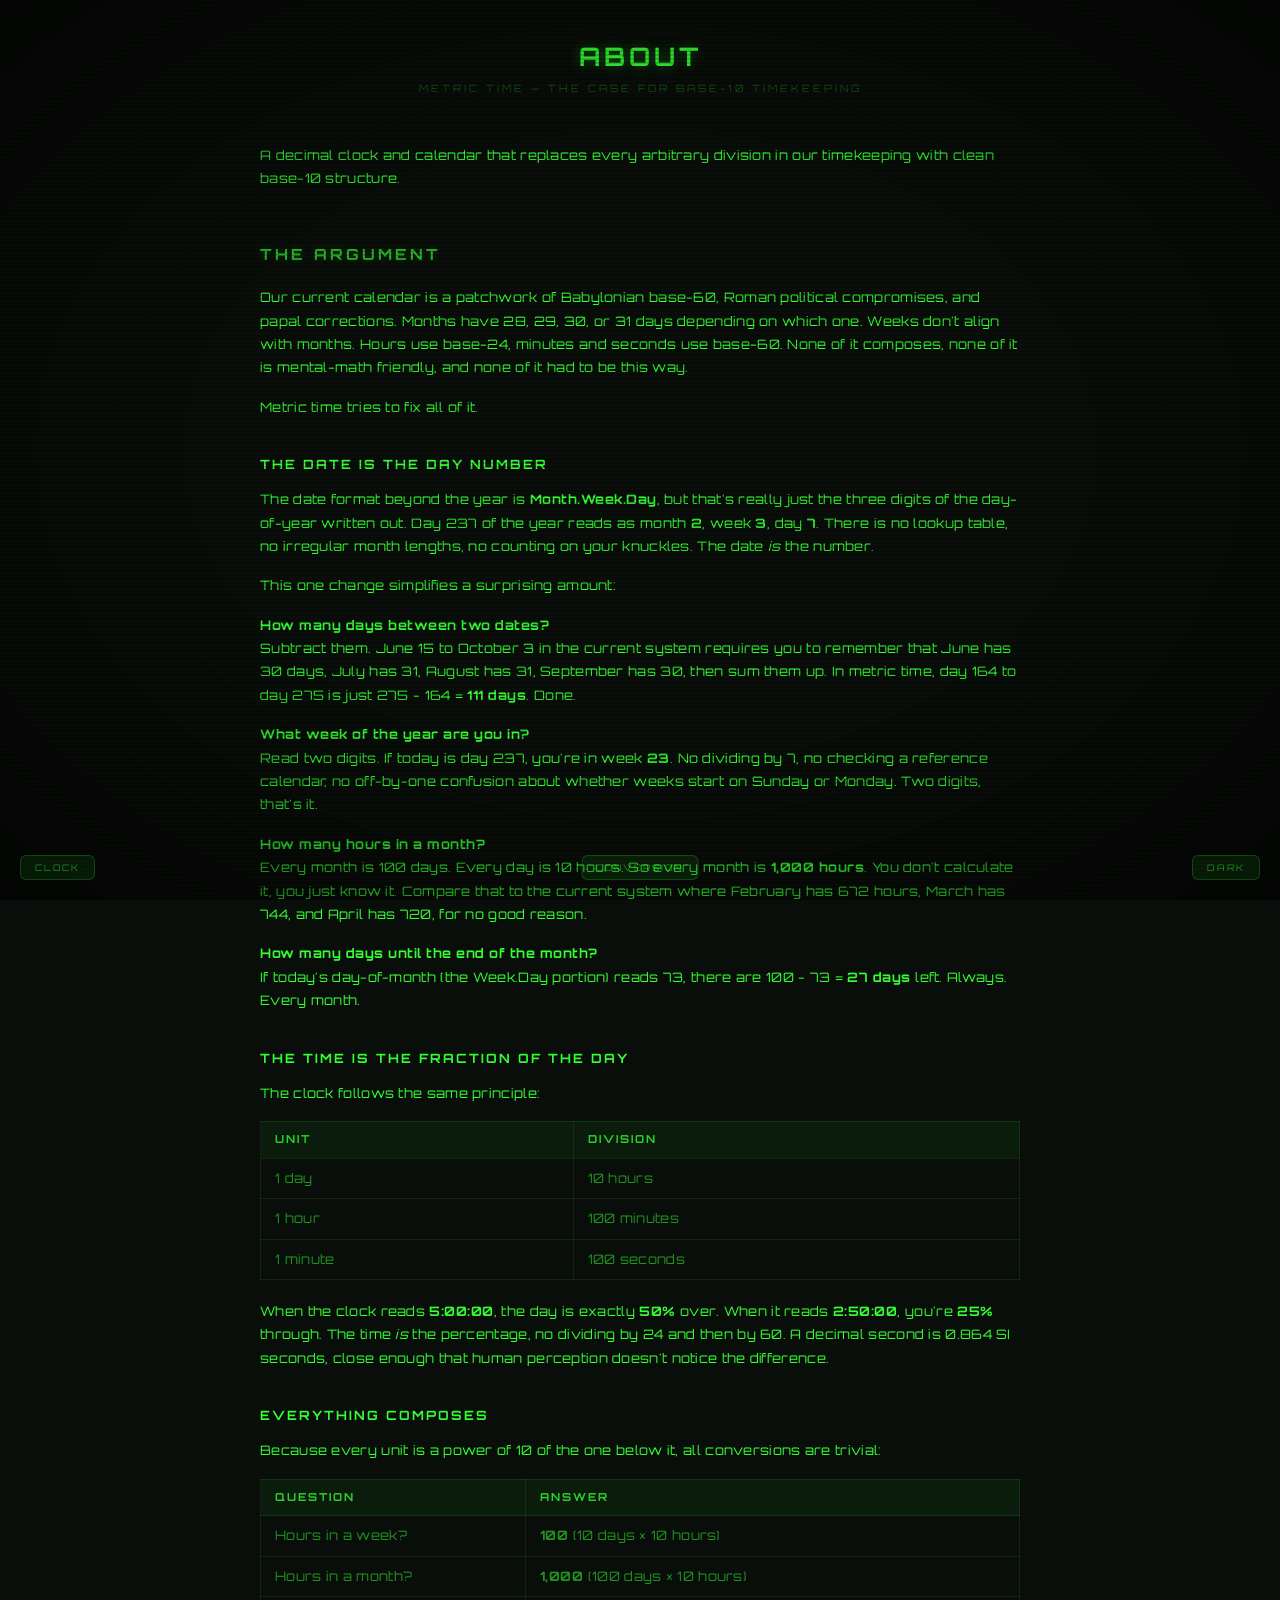
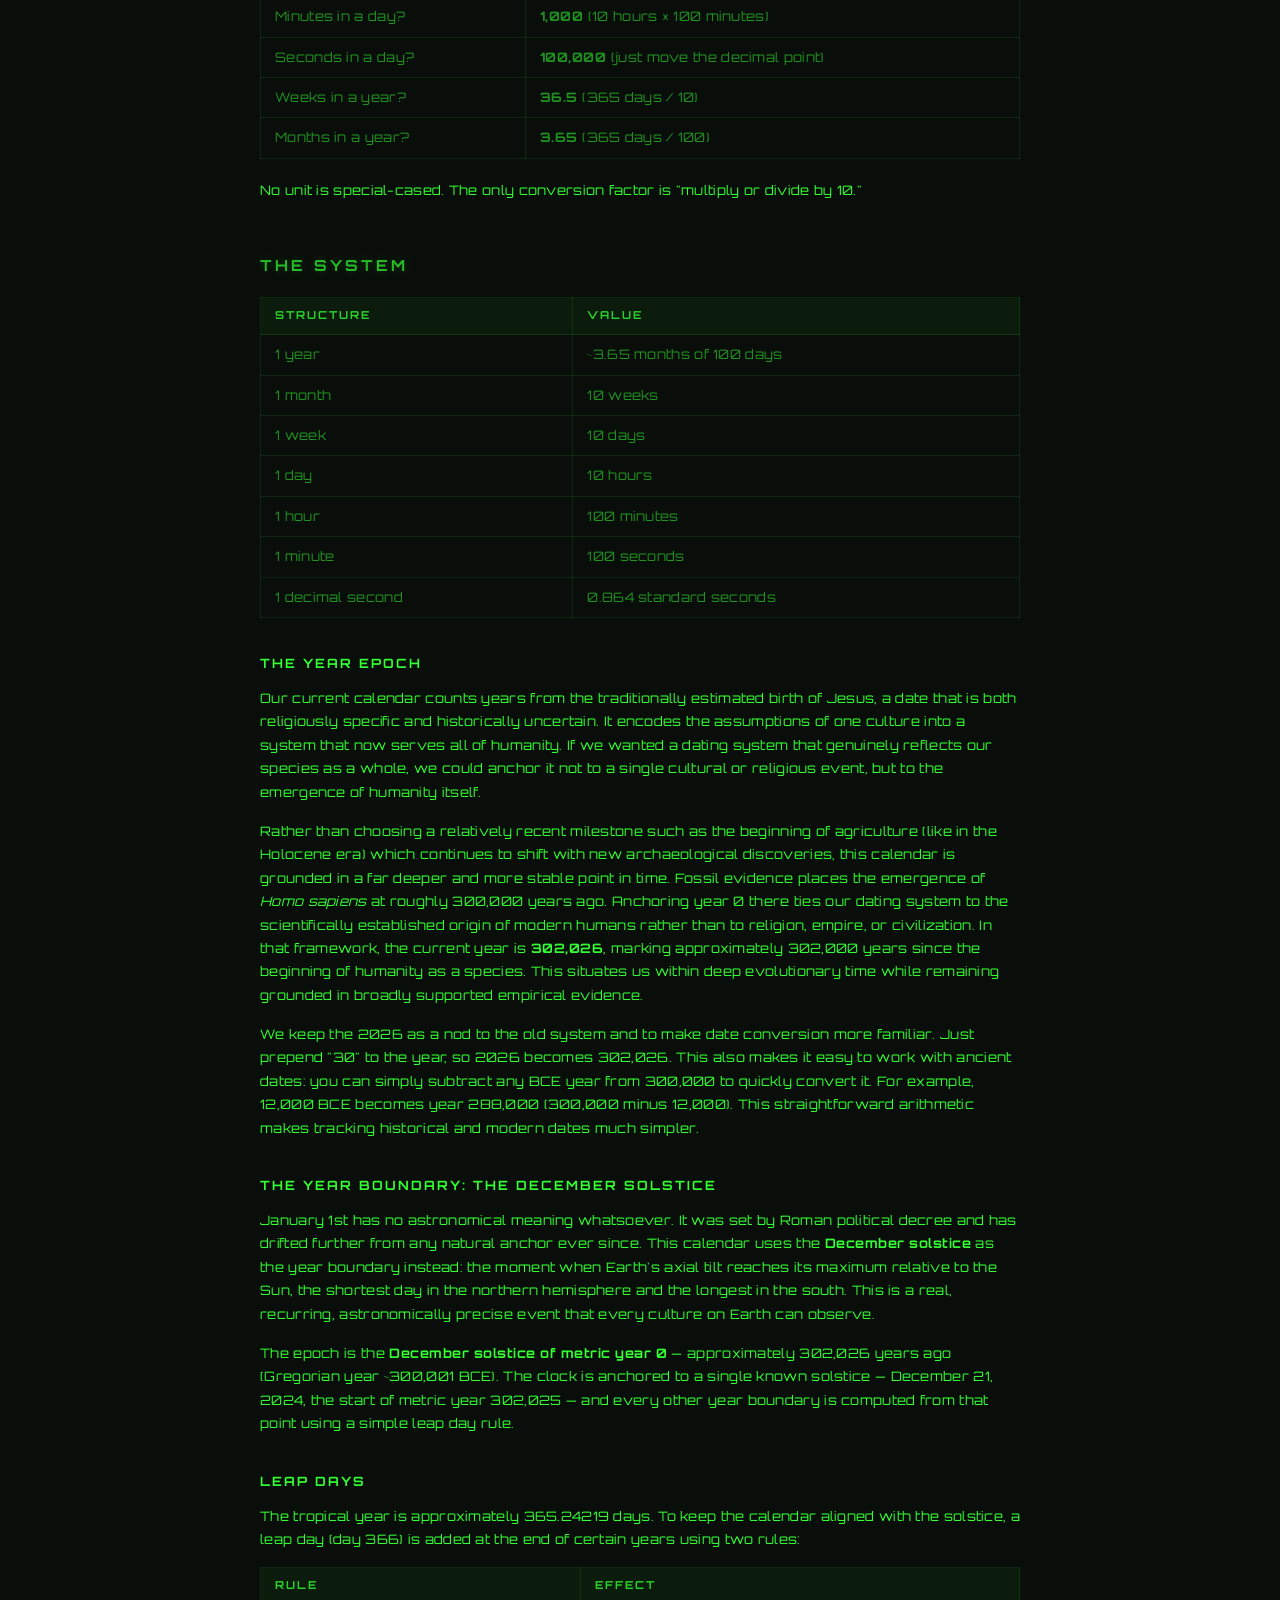
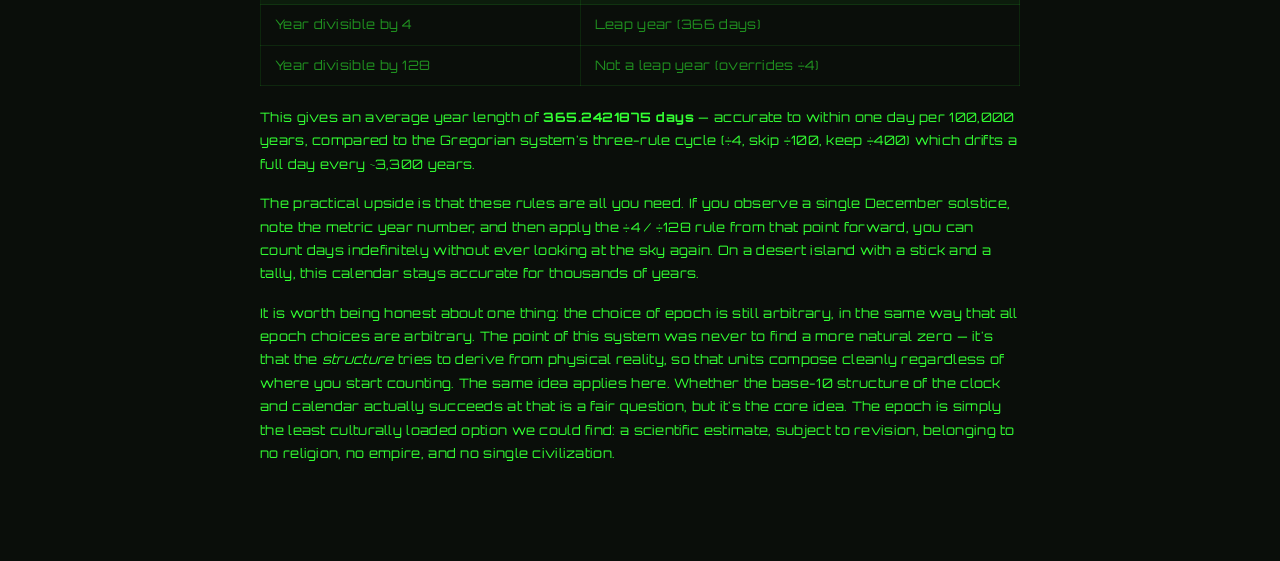
==== commit a41b9e08: "Revise "About" section and README for clarity and consistency - Changed section titles from "Why Thi" ====
--- a/about.html
+++ b/about.html
@@ -110,17 +110,17 @@
 
     <p>A decimal clock and calendar that replaces every arbitrary division in our timekeeping with clean base-10 structure.</p>
 
-    <h2>Why This Makes Sense</h2>
+    <h2>The Argument</h2>
 
     <p>Our current calendar is a patchwork of Babylonian base-60, Roman political compromises, and papal corrections. Months have 28, 29, 30, or 31 days depending on which one. Weeks don't align with months. Hours use base-24, minutes and seconds use base-60. None of it composes, none of it is mental-math friendly, and none of it had to be this way.</p>
 
-    <p>Metric time fixes all of it.</p>
+    <p>Metric time tries to fix all of it.</p>
 
     <h3>The date is the day number</h3>
 
     <p>The date format beyond the year is <strong>Month.Week.Day</strong>, but that's really just the three digits of the day-of-year written out. Day 237 of the year reads as month <strong>2</strong>, week <strong>3</strong>, day <strong>7</strong>. There is no lookup table, no irregular month lengths, no counting on your knuckles. The date <em>is</em> the number.</p>
 
-    <p>This one change makes everything trivial:</p>
+    <p>This one change simplifies a surprising amount:</p>
 
     <p><strong>How many days between two dates?</strong><br>
     Subtract them. June 15 to October 3 in the current system requires you to remember that June has 30 days, July has 31, August has 31, September has 30, then sum them up. In metric time, day 164 to day 275 is just 275 − 164 = <strong>111 days</strong>. Done.</p>
@@ -136,7 +136,7 @@
 
     <h3>The time is the fraction of the day</h3>
 
-    <p>The clock is equally clean:</p>
+    <p>The clock follows the same principle:</p>
 
     <table>
       <thead><tr><th>Unit</th><th>Division</th></tr></thead>
@@ -165,7 +165,7 @@
       </tbody>
     </table>
 
-    <p>No unit is special-cased. No conversion factor requires memorization beyond "multiply or divide by 10."</p>
+    <p>No unit is special-cased. The only conversion factor is "multiply or divide by 10."</p>
 
     <h2>The System</h2>
 
@@ -208,11 +208,11 @@
       </tbody>
     </table>
 
-    <p>This gives an average year length of <strong>365.2421875 days</strong> — accurate to within one day per 100,000 years, and significantly better than the Gregorian system's three-rule cycle (÷4, skip ÷100, keep ÷400) which drifts a full day every ~3,300 years.</p>
-
-    <p>The practical beauty is that these rules are all you need. If you observe a single December solstice, note the metric year number, and then apply the ÷4 / ÷128 rule from that point forward, you can count days indefinitely without ever looking at the sky again. On a desert island with a stick and a tally, this calendar stays accurate for thousands of years.</p>
-
-    <p>It is worth being honest about one thing: the choice of epoch is still arbitrary, in the same way that all epoch choices are arbitrary. The metric system's great achievement is not that it picked a more natural zero — it's that the <em>structure</em> is derived from physical reality, so that units compose cleanly regardless of where you start counting. The same is true here. The base-10 structure of the clock and calendar is what makes this system genuinely better. The epoch is simply the least culturally loaded option available: a scientific estimate, subject to revision, but belonging to no religion, no empire, and no single civilization.</p>
+    <p>This gives an average year length of <strong>365.2421875 days</strong> — accurate to within one day per 100,000 years, compared to the Gregorian system's three-rule cycle (÷4, skip ÷100, keep ÷400) which drifts a full day every ~3,300 years.</p>
+
+    <p>The practical upside is that these rules are all you need. If you observe a single December solstice, note the metric year number, and then apply the ÷4 / ÷128 rule from that point forward, you can count days indefinitely without ever looking at the sky again. On a desert island with a stick and a tally, this calendar stays accurate for thousands of years.</p>
+
+    <p>It is worth being honest about one thing: the choice of epoch is still arbitrary, in the same way that all epoch choices are arbitrary. The point of this system was never to find a more natural zero — it's that the <em>structure</em> tries to derive from physical reality, so that units compose cleanly regardless of where you start counting. The same idea applies here. Whether the base-10 structure of the clock and calendar actually succeeds at that is a fair question, but it's the core idea. The epoch is simply the least culturally loaded option we could find: a scientific estimate, subject to revision, belonging to no religion, no empire, and no single civilization.</p>
 
   </div>
 
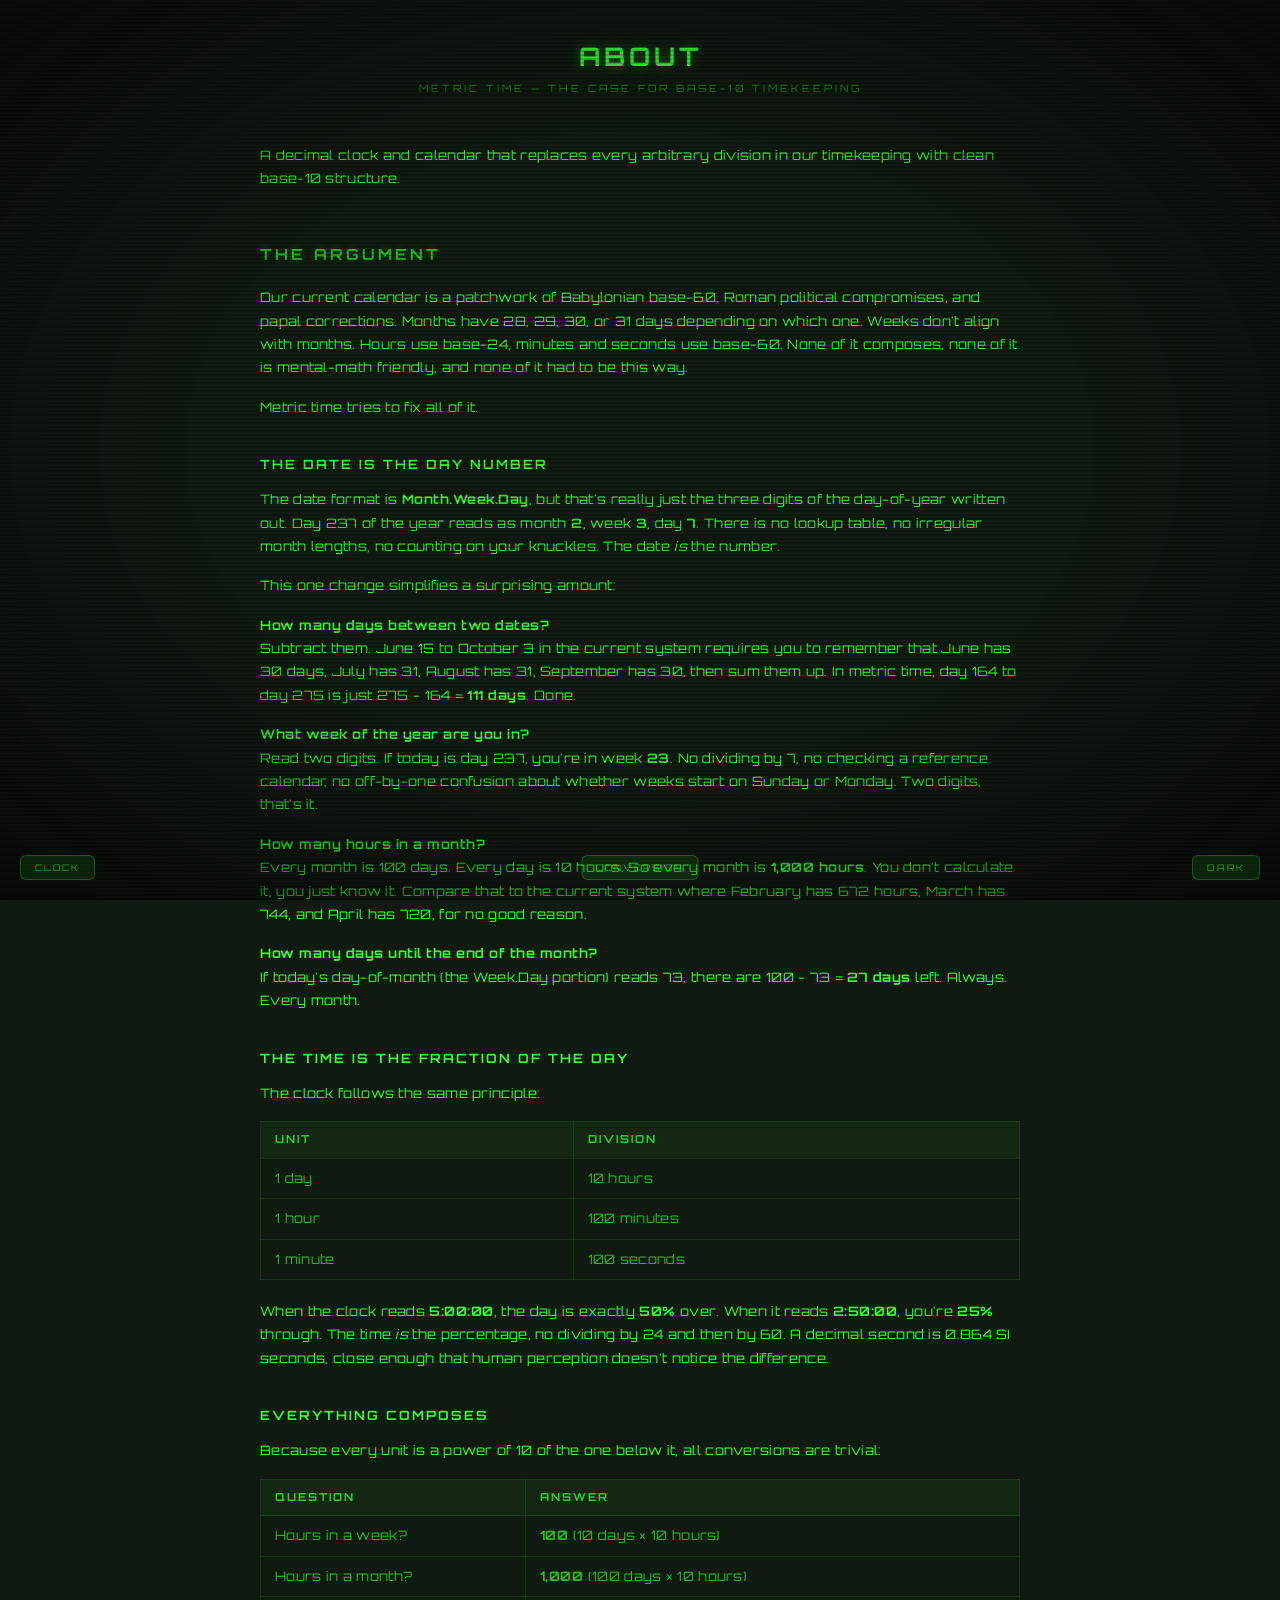
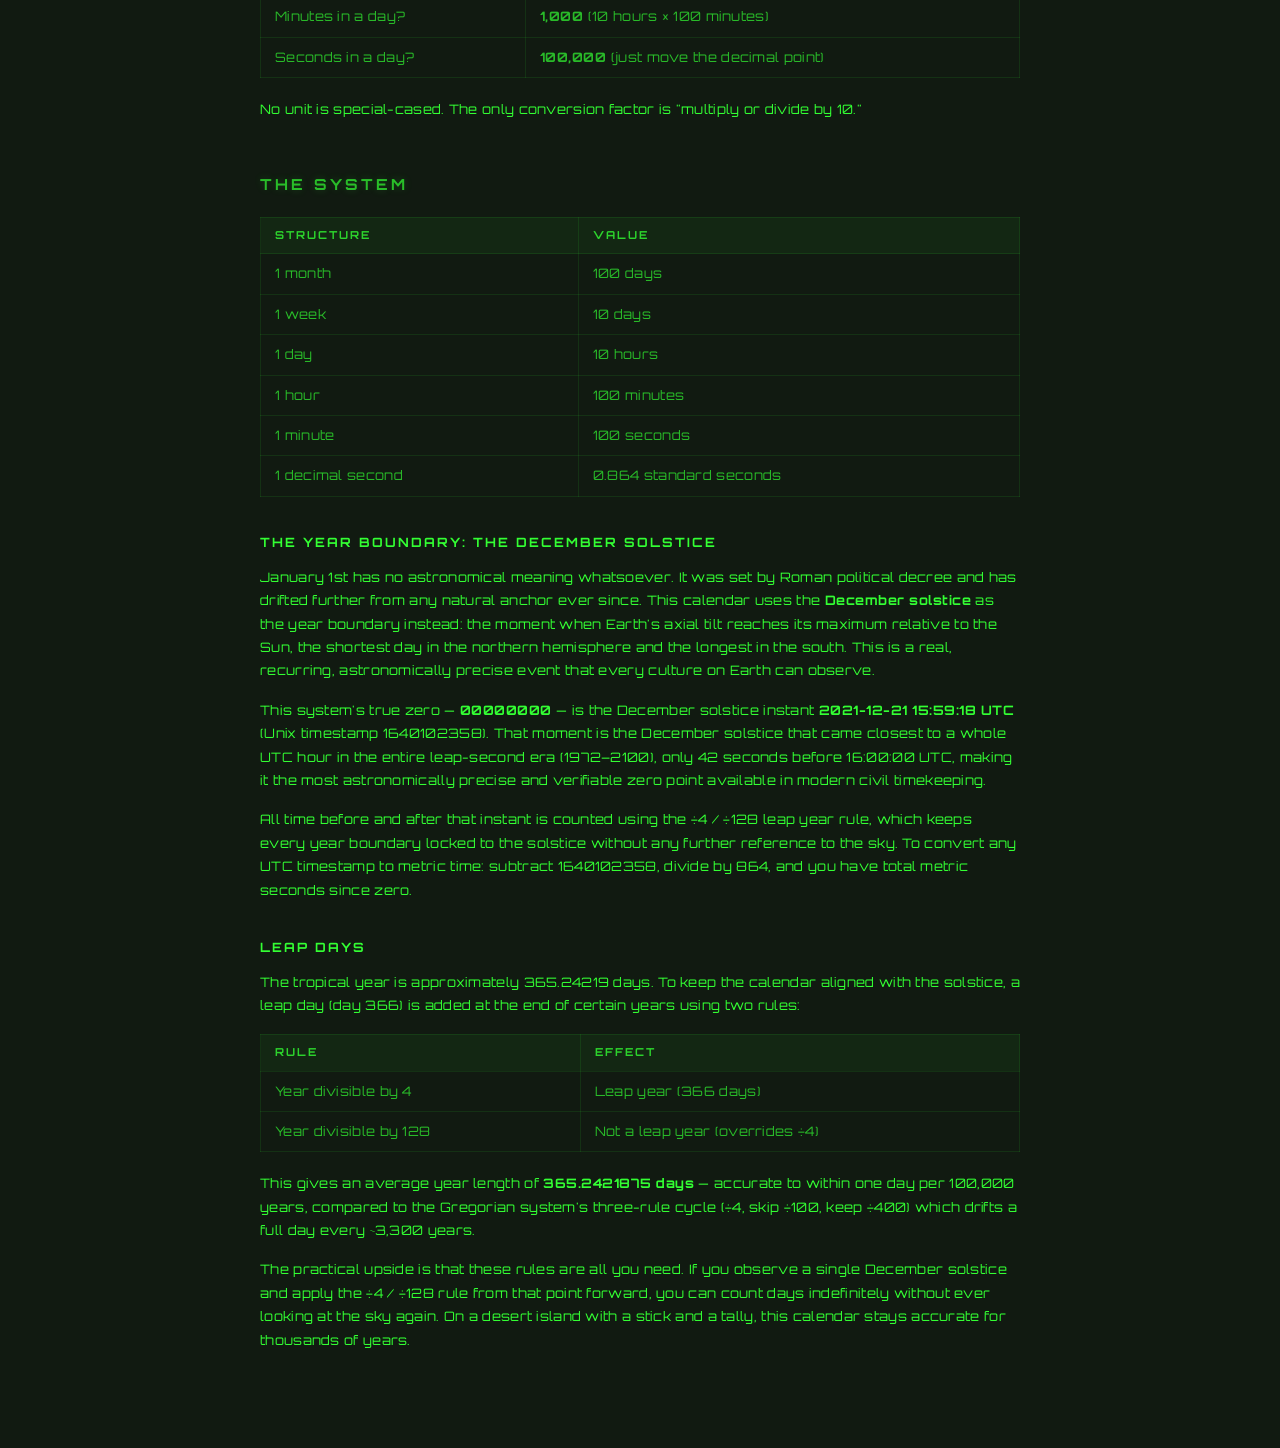
==== commit 92b0f8d4: "Update "About" and "Conversion" sections for clarity and detail - Revised the "About" section in abo" ====
--- a/about.html
+++ b/about.html
@@ -118,7 +118,7 @@
 
     <h3>The date is the day number</h3>
 
-    <p>The date format beyond the year is <strong>Month.Week.Day</strong>, but that's really just the three digits of the day-of-year written out. Day 237 of the year reads as month <strong>2</strong>, week <strong>3</strong>, day <strong>7</strong>. There is no lookup table, no irregular month lengths, no counting on your knuckles. The date <em>is</em> the number.</p>
+    <p>The date format is <strong>Month.Week.Day</strong>, but that's really just the three digits of the day-of-year written out. Day 237 of the year reads as month <strong>2</strong>, week <strong>3</strong>, day <strong>7</strong>. There is no lookup table, no irregular month lengths, no counting on your knuckles. The date <em>is</em> the number.</p>
 
     <p>This one change simplifies a surprising amount:</p>
 
@@ -160,8 +160,6 @@
         <tr><td>Hours in a month?</td><td><strong>1,000</strong> (100 days × 10 hours)</td></tr>
         <tr><td>Minutes in a day?</td><td><strong>1,000</strong> (10 hours × 100 minutes)</td></tr>
         <tr><td>Seconds in a day?</td><td><strong>100,000</strong> (just move the decimal point)</td></tr>
-        <tr><td>Weeks in a year?</td><td><strong>36.5</strong> (365 days / 10)</td></tr>
-        <tr><td>Months in a year?</td><td><strong>3.65</strong> (365 days / 100)</td></tr>
       </tbody>
     </table>
 
@@ -172,8 +170,7 @@
     <table>
       <thead><tr><th>Structure</th><th>Value</th></tr></thead>
       <tbody>
-        <tr><td>1 year</td><td>~3.65 months of 100 days</td></tr>
-        <tr><td>1 month</td><td>10 weeks</td></tr>
+        <tr><td>1 month</td><td>100 days</td></tr>
         <tr><td>1 week</td><td>10 days</td></tr>
         <tr><td>1 day</td><td>10 hours</td></tr>
         <tr><td>1 hour</td><td>100 minutes</td></tr>
@@ -182,19 +179,13 @@
       </tbody>
     </table>
 
-    <h3>The year epoch</h3>
-
-    <p>Our current calendar counts years from the traditionally estimated birth of Jesus, a date that is both religiously specific and historically uncertain. It encodes the assumptions of one culture into a system that now serves all of humanity. If we wanted a dating system that genuinely reflects our species as a whole, we could anchor it not to a single cultural or religious event, but to the emergence of humanity itself.</p>
-
-    <p>Rather than choosing a relatively recent milestone such as the beginning of agriculture (like in the Holocene era) which continues to shift with new archaeological discoveries, this calendar is grounded in a far deeper and more stable point in time. Fossil evidence places the emergence of <em>Homo sapiens</em> at roughly 300,000 years ago. Anchoring year 0 there ties our dating system to the scientifically established origin of modern humans rather than to religion, empire, or civilization. In that framework, the current year is <strong>302,026</strong>, marking approximately 302,000 years since the beginning of humanity as a species. This situates us within deep evolutionary time while remaining grounded in broadly supported empirical evidence.</p>
-
-    <p>We keep the 2026 as a nod to the old system and to make date conversion more familiar. Just prepend "30" to the year, so 2026 becomes 302,026. This also makes it easy to work with ancient dates: you can simply subtract any BCE year from 300,000 to quickly convert it. For example, 12,000 BCE becomes year 288,000 (300,000 minus 12,000). This straightforward arithmetic makes tracking historical and modern dates much simpler.</p>
-
     <h3>The year boundary: the December solstice</h3>
 
     <p>January 1st has no astronomical meaning whatsoever. It was set by Roman political decree and has drifted further from any natural anchor ever since. This calendar uses the <strong>December solstice</strong> as the year boundary instead: the moment when Earth's axial tilt reaches its maximum relative to the Sun, the shortest day in the northern hemisphere and the longest in the south. This is a real, recurring, astronomically precise event that every culture on Earth can observe.</p>
 
-    <p>The epoch is the <strong>December solstice of metric year 0</strong> — approximately 302,026 years ago (Gregorian year ~300,001 BCE). The clock is anchored to a single known solstice — December 21, 2024, the start of metric year 302,025 — and every other year boundary is computed from that point using a simple leap day rule.</p>
+    <p>This system's true zero — <strong>00000000</strong> — is the December solstice instant <strong>2021-12-21 15:59:18 UTC</strong> (Unix timestamp 1640102358). That moment is the December solstice that came closest to a whole UTC hour in the entire leap-second era (1972–2100), only 42 seconds before 16:00:00 UTC, making it the most astronomically precise and verifiable zero point available in modern civil timekeeping.</p>
+
+    <p>All time before and after that instant is counted using the ÷4 / ÷128 leap year rule, which keeps every year boundary locked to the solstice without any further reference to the sky. To convert any UTC timestamp to metric time: subtract 1640102358, divide by 864, and you have total metric seconds since zero.</p>
 
     <h3>Leap days</h3>
 
@@ -210,9 +201,8 @@
 
     <p>This gives an average year length of <strong>365.2421875 days</strong> — accurate to within one day per 100,000 years, compared to the Gregorian system's three-rule cycle (÷4, skip ÷100, keep ÷400) which drifts a full day every ~3,300 years.</p>
 
-    <p>The practical upside is that these rules are all you need. If you observe a single December solstice, note the metric year number, and then apply the ÷4 / ÷128 rule from that point forward, you can count days indefinitely without ever looking at the sky again. On a desert island with a stick and a tally, this calendar stays accurate for thousands of years.</p>
-
-    <p>It is worth being honest about one thing: the choice of epoch is still arbitrary, in the same way that all epoch choices are arbitrary. The point of this system was never to find a more natural zero — it's that the <em>structure</em> tries to derive from physical reality, so that units compose cleanly regardless of where you start counting. The same idea applies here. Whether the base-10 structure of the clock and calendar actually succeeds at that is a fair question, but it's the core idea. The epoch is simply the least culturally loaded option we could find: a scientific estimate, subject to revision, belonging to no religion, no empire, and no single civilization.</p>
+    <p>The practical upside is that these rules are all you need. If you observe a single December solstice and apply the ÷4 / ÷128 rule from that point forward, you can count days indefinitely without ever looking at the sky again. On a desert island with a stick and a tally, this calendar stays accurate for thousands of years.</p>
+
 
   </div>
 
--- a/style-crt.css
+++ b/style-crt.css
@@ -6,7 +6,7 @@
   flex-direction: column;
   align-items: center;
   justify-content: center;
-  background: #0a0e0a;
+  background: #111a11;
   font-family: 'Orbitron', monospace;
   overflow: hidden;
 }
@@ -30,8 +30,8 @@
 }
 
 .panel {
-  background: #0d120d;
-  border: 2px solid #1a2a1a;
+  background: #142014;
+  border: 2px solid #243424;
   border-radius: 16px;
   padding: 40px 50px 30px;
   box-shadow:
@@ -49,7 +49,7 @@
   font-size: 9px;
   letter-spacing: 4px;
   text-transform: uppercase;
-  color: rgba(51,255,51,0.3);
+  color: rgba(51,255,51,0.5);
 }
 
 .date-row, .clock-row {
@@ -87,7 +87,7 @@
 }
 
 .date-row .seg-label {
-  color: rgba(51,255,51,0.25);
+  color: rgba(51,255,51,0.45);
 }
 
 .segment-group {
@@ -145,7 +145,7 @@
   font-size: clamp(7px, 1.2vw, 10px);
   letter-spacing: 3px;
   text-transform: uppercase;
-  color: rgba(51,255,51,0.35);
+  color: rgba(51,255,51,0.55);
   text-align: center;
 }
 
@@ -158,7 +158,7 @@
 
 .explain .desc {
   font-size: clamp(7px, 1.1vw, 9px);
-  color: rgba(51,255,51,0.2);
+  color: rgba(51,255,51,0.4);
   letter-spacing: 2px;
   line-height: 1.8;
 }
@@ -168,9 +168,9 @@
   bottom: 20px;
   right: 20px;
   z-index: 200;
-  background: rgba(51,255,51,0.08);
-  color: rgba(51,255,51,0.5);
-  border: 1px solid rgba(51,255,51,0.2);
+  background: rgba(51,255,51,0.1);
+  color: rgba(51,255,51,0.6);
+  border: 1px solid rgba(51,255,51,0.25);
   border-radius: 6px;
   padding: 6px 14px;
   font-family: 'Orbitron', monospace;
@@ -190,9 +190,9 @@
   bottom: 20px;
   left: 20px;
   z-index: 200;
-  background: rgba(51,255,51,0.08);
-  color: rgba(51,255,51,0.5);
-  border: 1px solid rgba(51,255,51,0.2);
+  background: rgba(51,255,51,0.1);
+  color: rgba(51,255,51,0.6);
+  border: 1px solid rgba(51,255,51,0.25);
   border-radius: 6px;
   padding: 6px 14px;
   font-family: 'Orbitron', monospace;
@@ -214,9 +214,9 @@
   left: 50%;
   transform: translateX(-50%);
   z-index: 200;
-  background: rgba(51,255,51,0.08);
-  color: rgba(51,255,51,0.5);
-  border: 1px solid rgba(51,255,51,0.2);
+  background: rgba(51,255,51,0.1);
+  color: rgba(51,255,51,0.6);
+  border: 1px solid rgba(51,255,51,0.25);
   border-radius: 6px;
   padding: 6px 14px;
   font-family: 'Orbitron', monospace;
@@ -258,7 +258,7 @@
 
 body.conv-page .subtitle,
 body.conv-page .section-desc {
-  color: rgba(51,255,51,0.3);
+  color: rgba(51,255,51,0.5);
 }
 
 body.conv-page th, body.conv-page td {
@@ -283,7 +283,7 @@
 }
 
 body.conv-page td {
-  color: rgba(51,255,51,0.55);
+  color: rgba(51,255,51,0.7);
 }
 
 body.conv-page td.highlight {
@@ -307,7 +307,7 @@
 }
 
 body.conv-page .fact-q {
-  color: rgba(51,255,51,0.35);
+  color: rgba(51,255,51,0.55);
 }
 
 body.conv-page .fact-a {
@@ -316,13 +316,13 @@
 }
 
 body.conv-page .fact-a .old {
-  color: rgba(51,255,51,0.25);
+  color: rgba(51,255,51,0.4);
   font-size: 0.7em;
 }
 
 body.conv-page .round-table td.feels {
   text-align: left;
-  color: rgba(51,255,51,0.45);
+  color: rgba(51,255,51,0.6);
   font-style: italic;
   letter-spacing: 0.5px;
 }
@@ -337,7 +337,7 @@
 }
 
 body.conv-page .persuasion-note {
-  color: rgba(51,255,51,0.35);
+  color: rgba(51,255,51,0.55);
 }
 
 body.conv-page .persuasion-note strong {
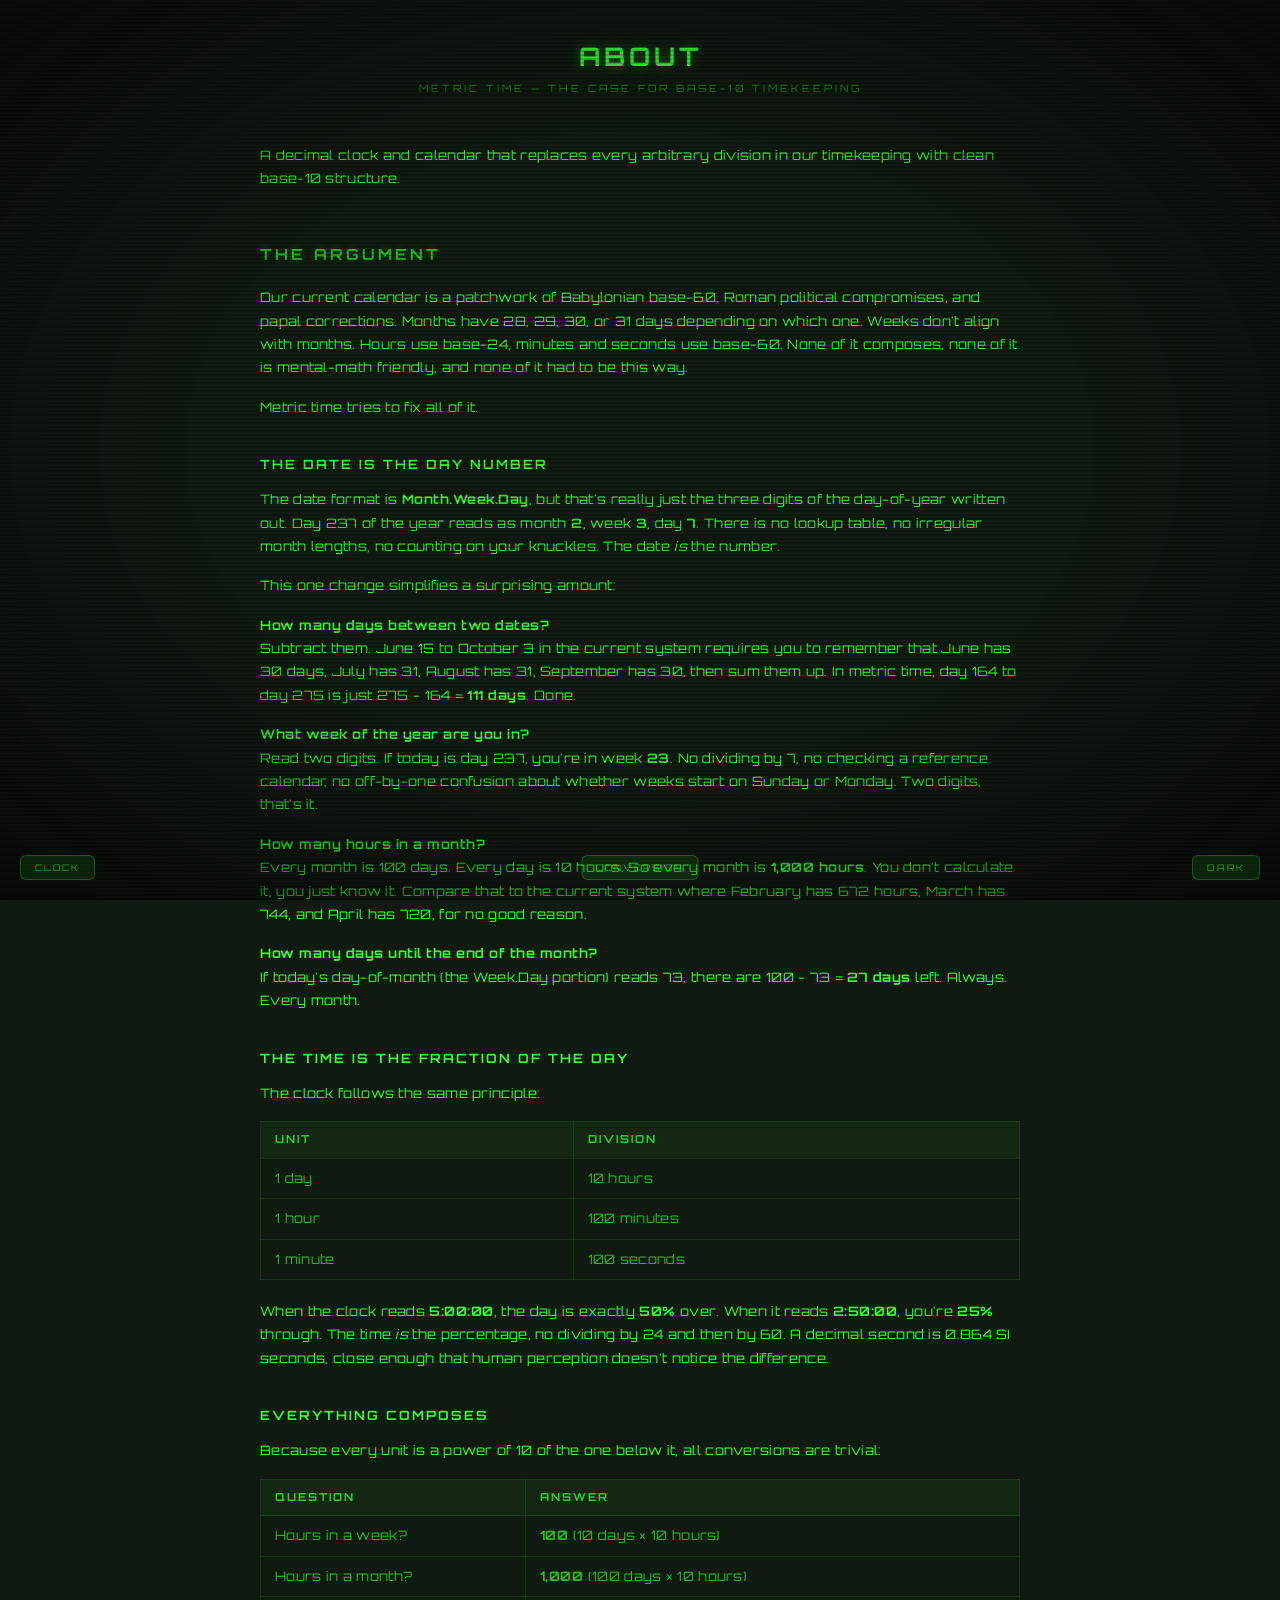
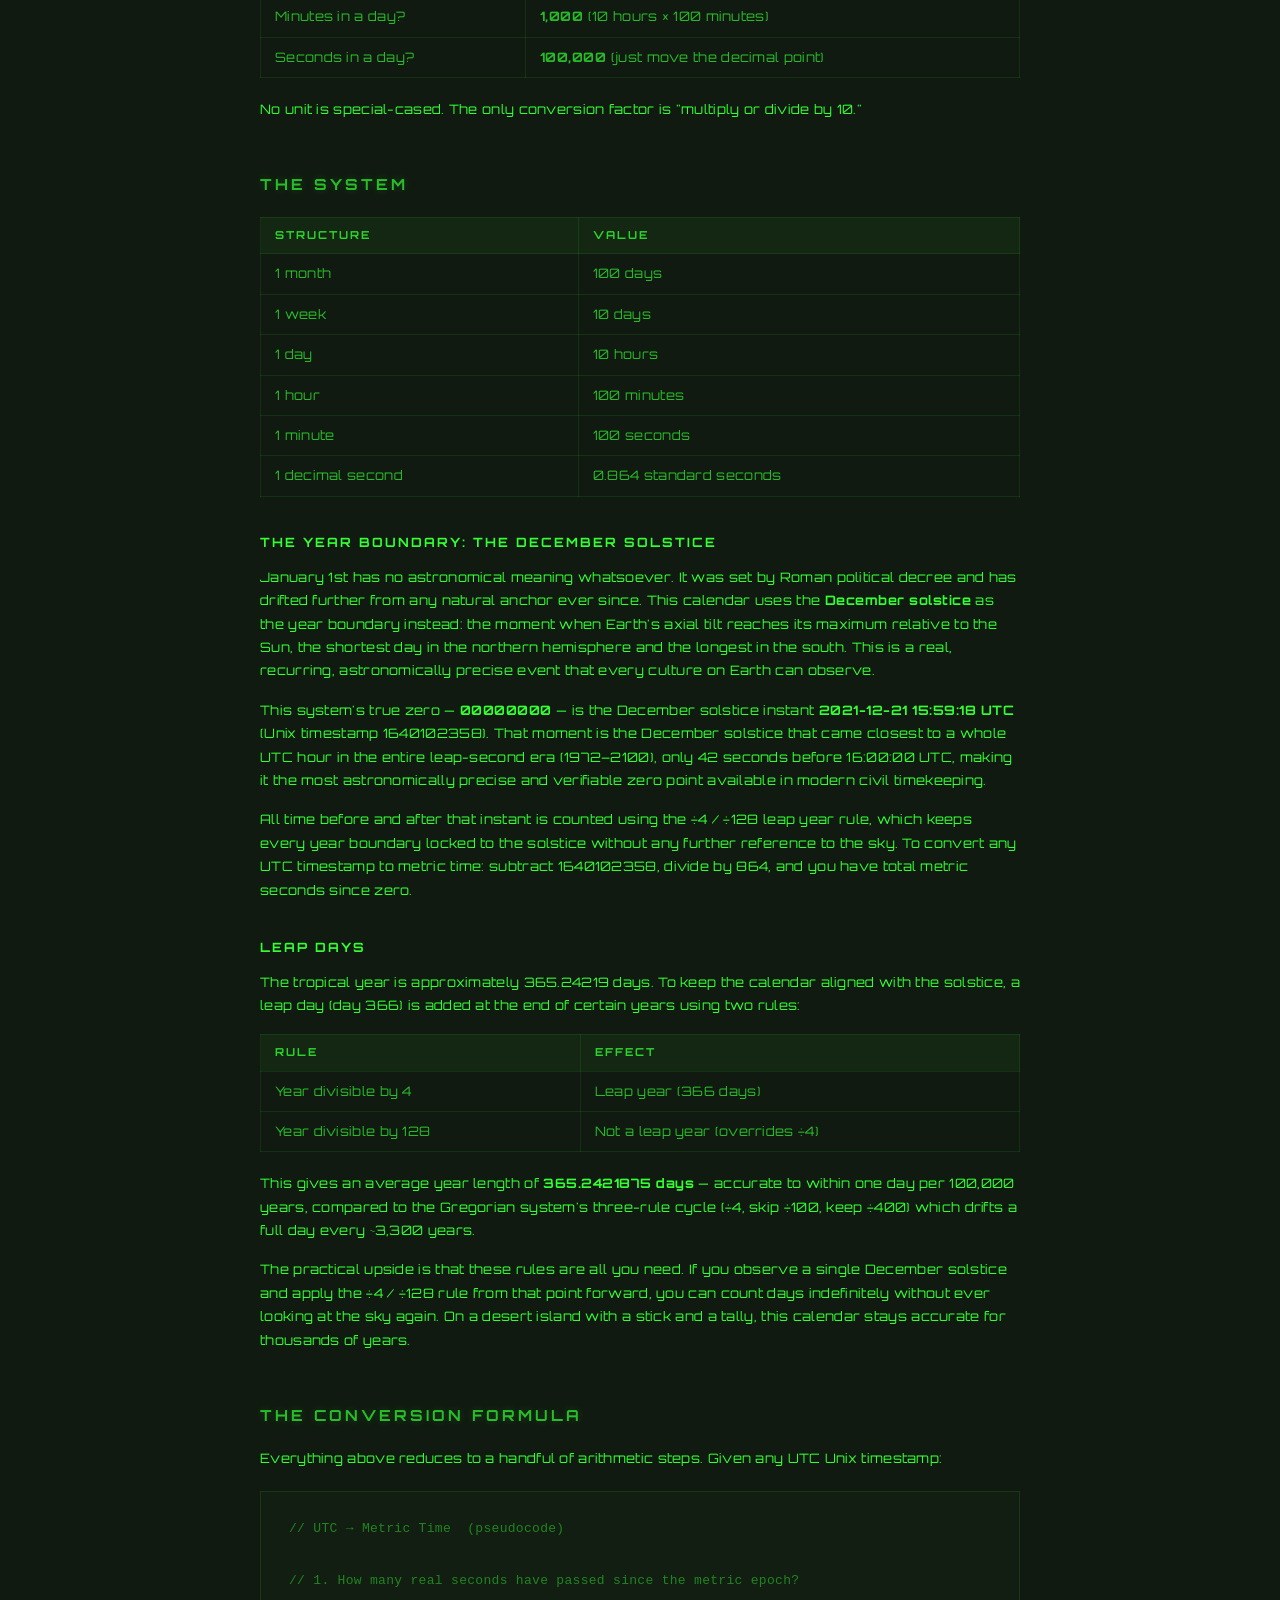
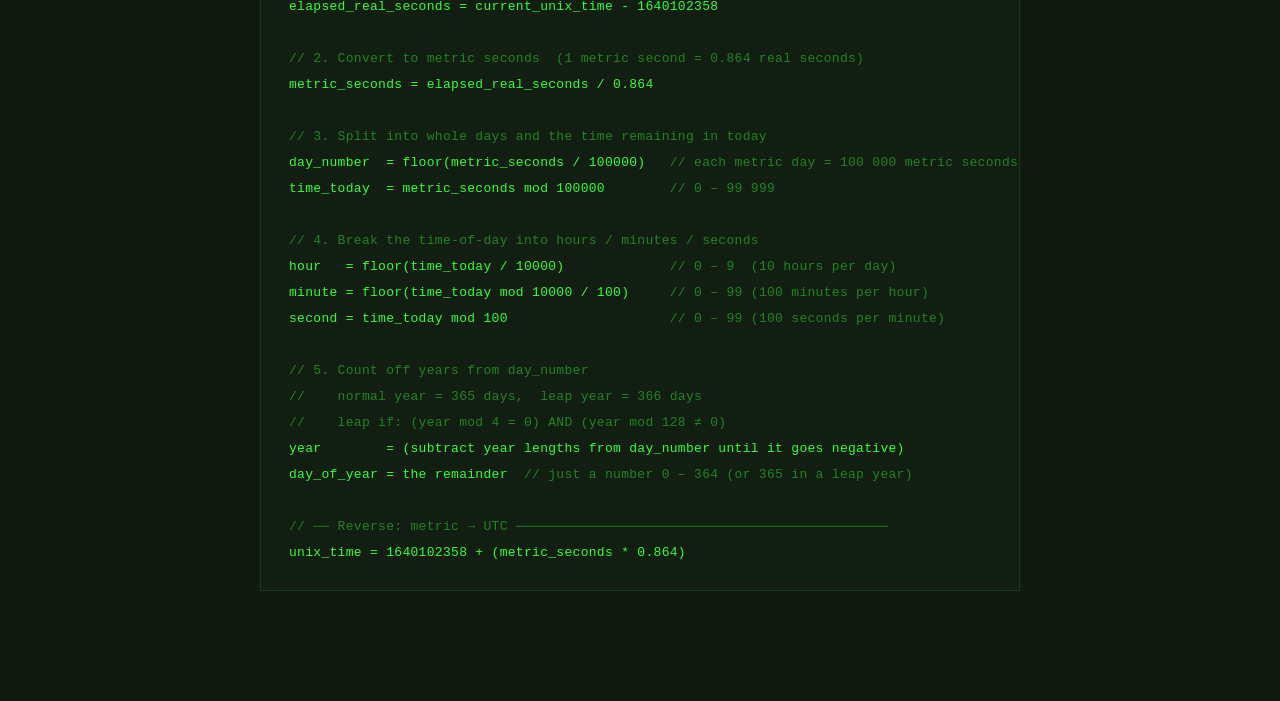
==== commit 14570805: "Enhance formula documentation in "About" and "Conversion" sections - Added a new "formula-block" sty" ====
--- a/about.html
+++ b/about.html
@@ -96,6 +96,19 @@
       letter-spacing: 0.5px;
     }
 
+    .formula-block {
+      max-width: 100%;
+      margin: 20px 0 30px;
+      padding: 24px 28px;
+      font-family: 'Courier New', Courier, monospace;
+      font-size: clamp(10px, 1.4vw, 13px);
+      line-height: 2;
+      overflow-x: auto;
+      white-space: pre;
+    }
+
+    .formula-comment { opacity: 0.45; }
+
     @media (max-width: 600px) {
       body { padding: 24px 10px 80px; }
     }
@@ -203,6 +216,35 @@
 
     <p>The practical upside is that these rules are all you need. If you observe a single December solstice and apply the ÷4 / ÷128 rule from that point forward, you can count days indefinitely without ever looking at the sky again. On a desert island with a stick and a tally, this calendar stays accurate for thousands of years.</p>
 
+    <h2>The Conversion Formula</h2>
+
+    <p>Everything above reduces to a handful of arithmetic steps. Given any UTC Unix timestamp:</p>
+
+    <div class="formula-block fact-card"><span class="formula-comment">// UTC → Metric Time  (pseudocode)</span>
+
+<span class="formula-comment">// 1. How many real seconds have passed since the metric epoch?</span>
+elapsed_real_seconds = current_unix_time - 1640102358
+
+<span class="formula-comment">// 2. Convert to metric seconds  (1 metric second = 0.864 real seconds)</span>
+metric_seconds = elapsed_real_seconds / 0.864
+
+<span class="formula-comment">// 3. Split into whole days and the time remaining in today</span>
+day_number  = floor(metric_seconds / 100000)   <span class="formula-comment">// each metric day = 100 000 metric seconds</span>
+time_today  = metric_seconds mod 100000        <span class="formula-comment">// 0 – 99 999</span>
+
+<span class="formula-comment">// 4. Break the time-of-day into hours / minutes / seconds</span>
+hour   = floor(time_today / 10000)             <span class="formula-comment">// 0 – 9  (10 hours per day)</span>
+minute = floor(time_today mod 10000 / 100)     <span class="formula-comment">// 0 – 99 (100 minutes per hour)</span>
+second = time_today mod 100                    <span class="formula-comment">// 0 – 99 (100 seconds per minute)</span>
+
+<span class="formula-comment">// 5. Count off years from day_number</span>
+<span class="formula-comment">//    normal year = 365 days,  leap year = 366 days</span>
+<span class="formula-comment">//    leap if: (year mod 4 = 0) AND (year mod 128 ≠ 0)</span>
+year        = (subtract year lengths from day_number until it goes negative)
+day_of_year = the remainder  <span class="formula-comment">// just a number 0 – 364 (or 365 in a leap year)</span>
+
+<span class="formula-comment">// ── Reverse: metric → UTC ──────────────────────────────────────────────</span>
+unix_time = 1640102358 + (metric_seconds * 0.864)</div>
 
   </div>
 
